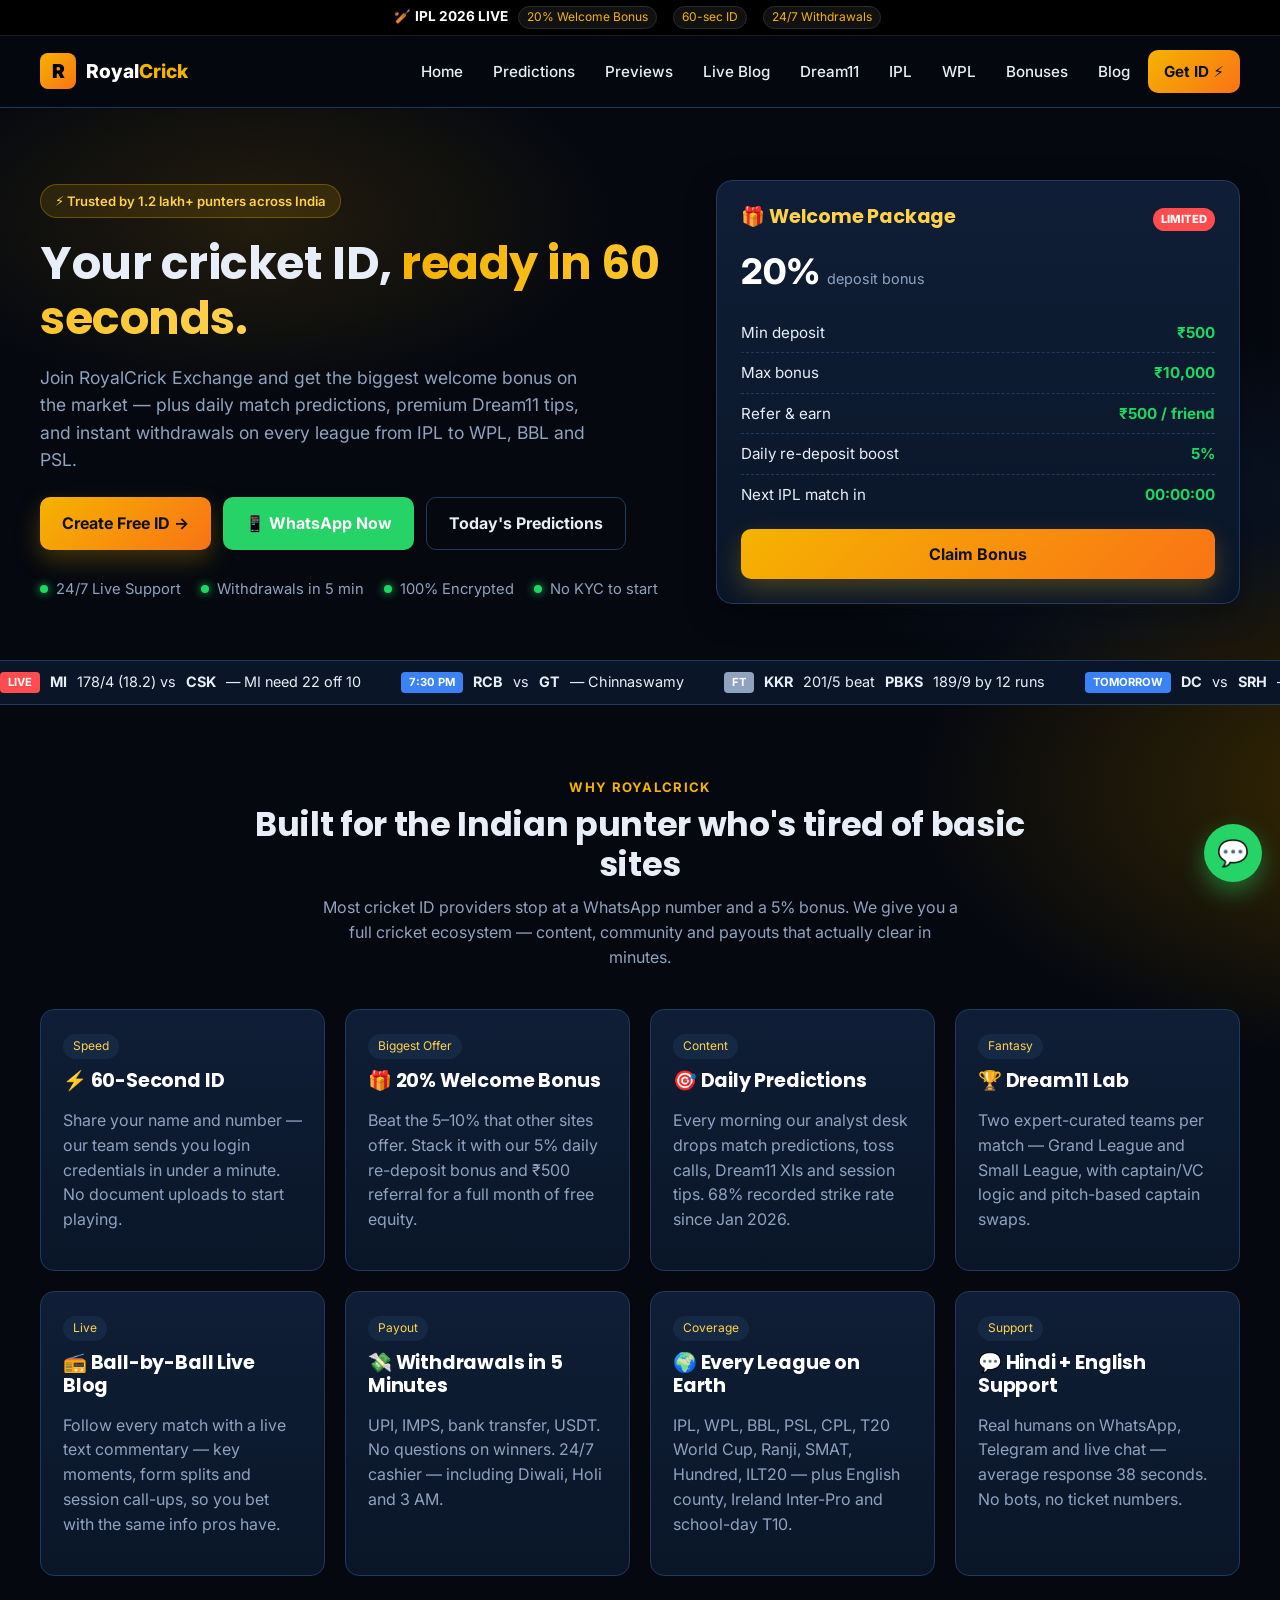
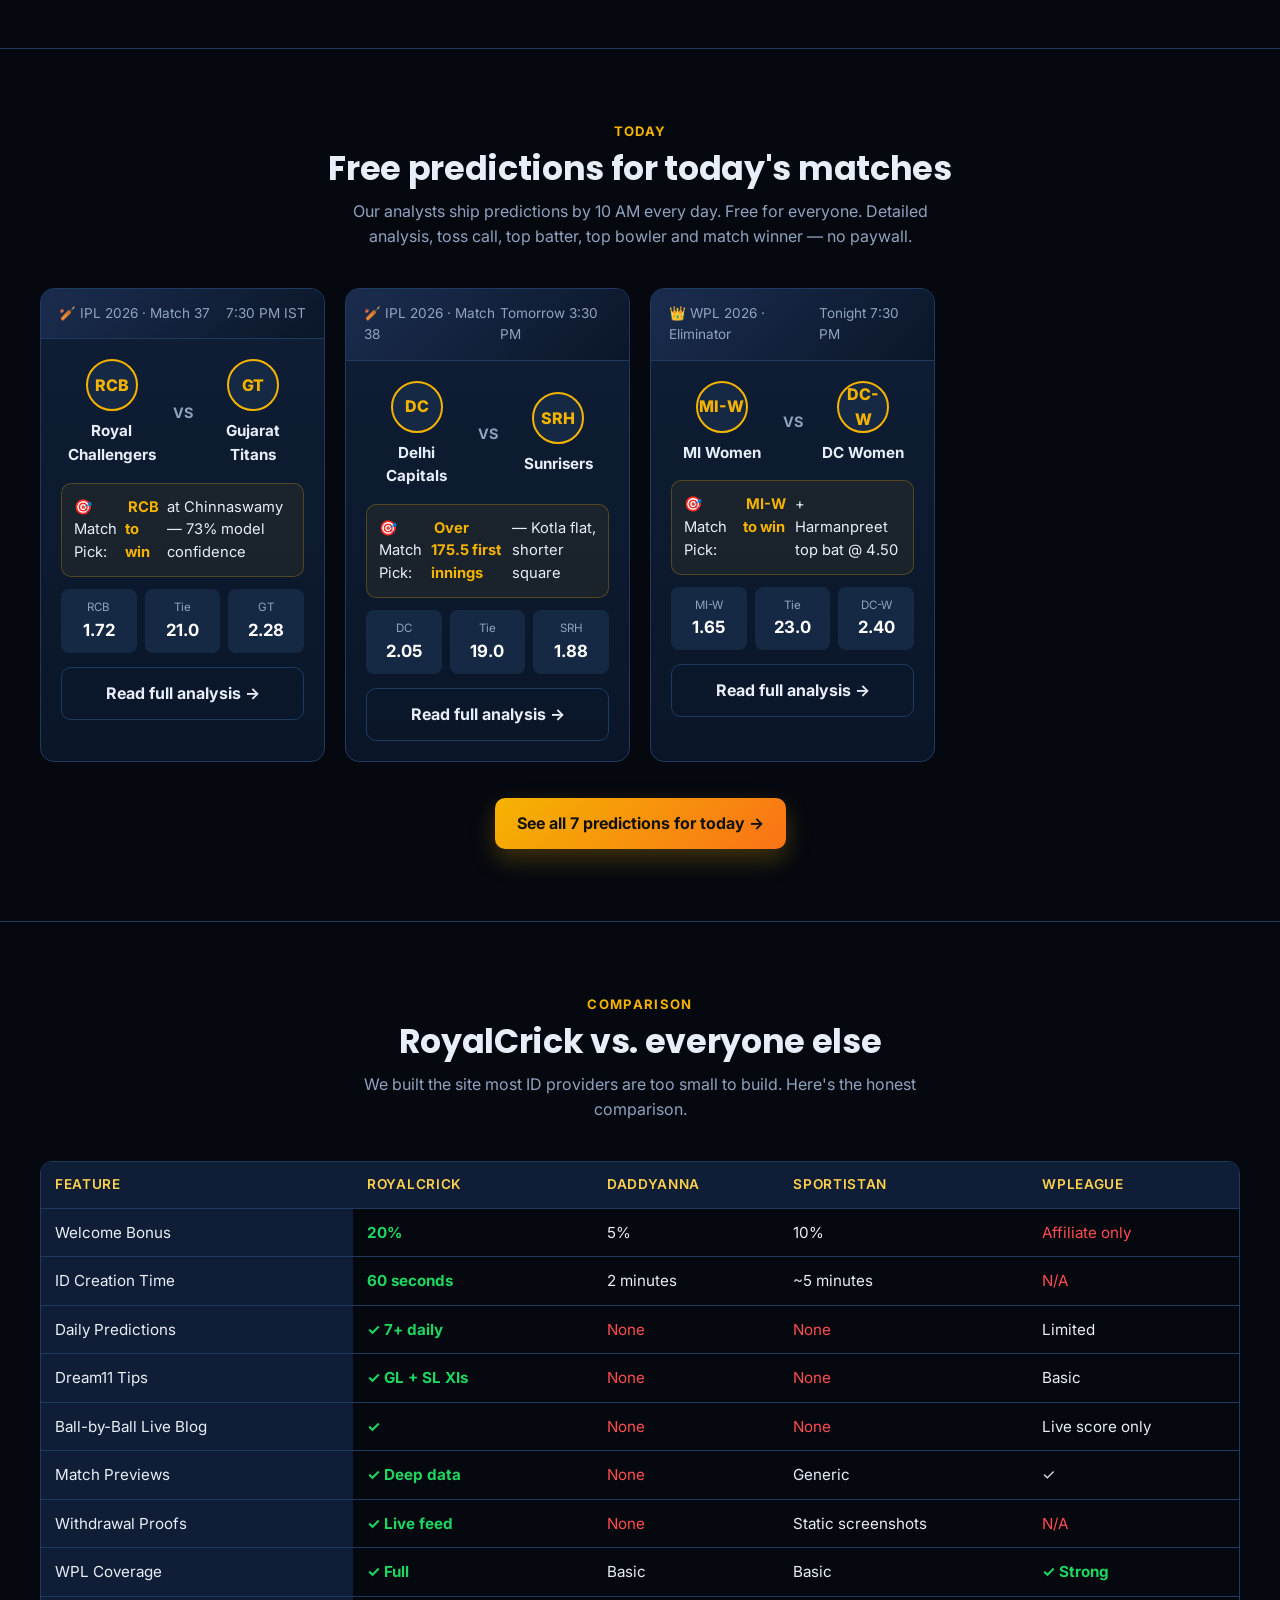
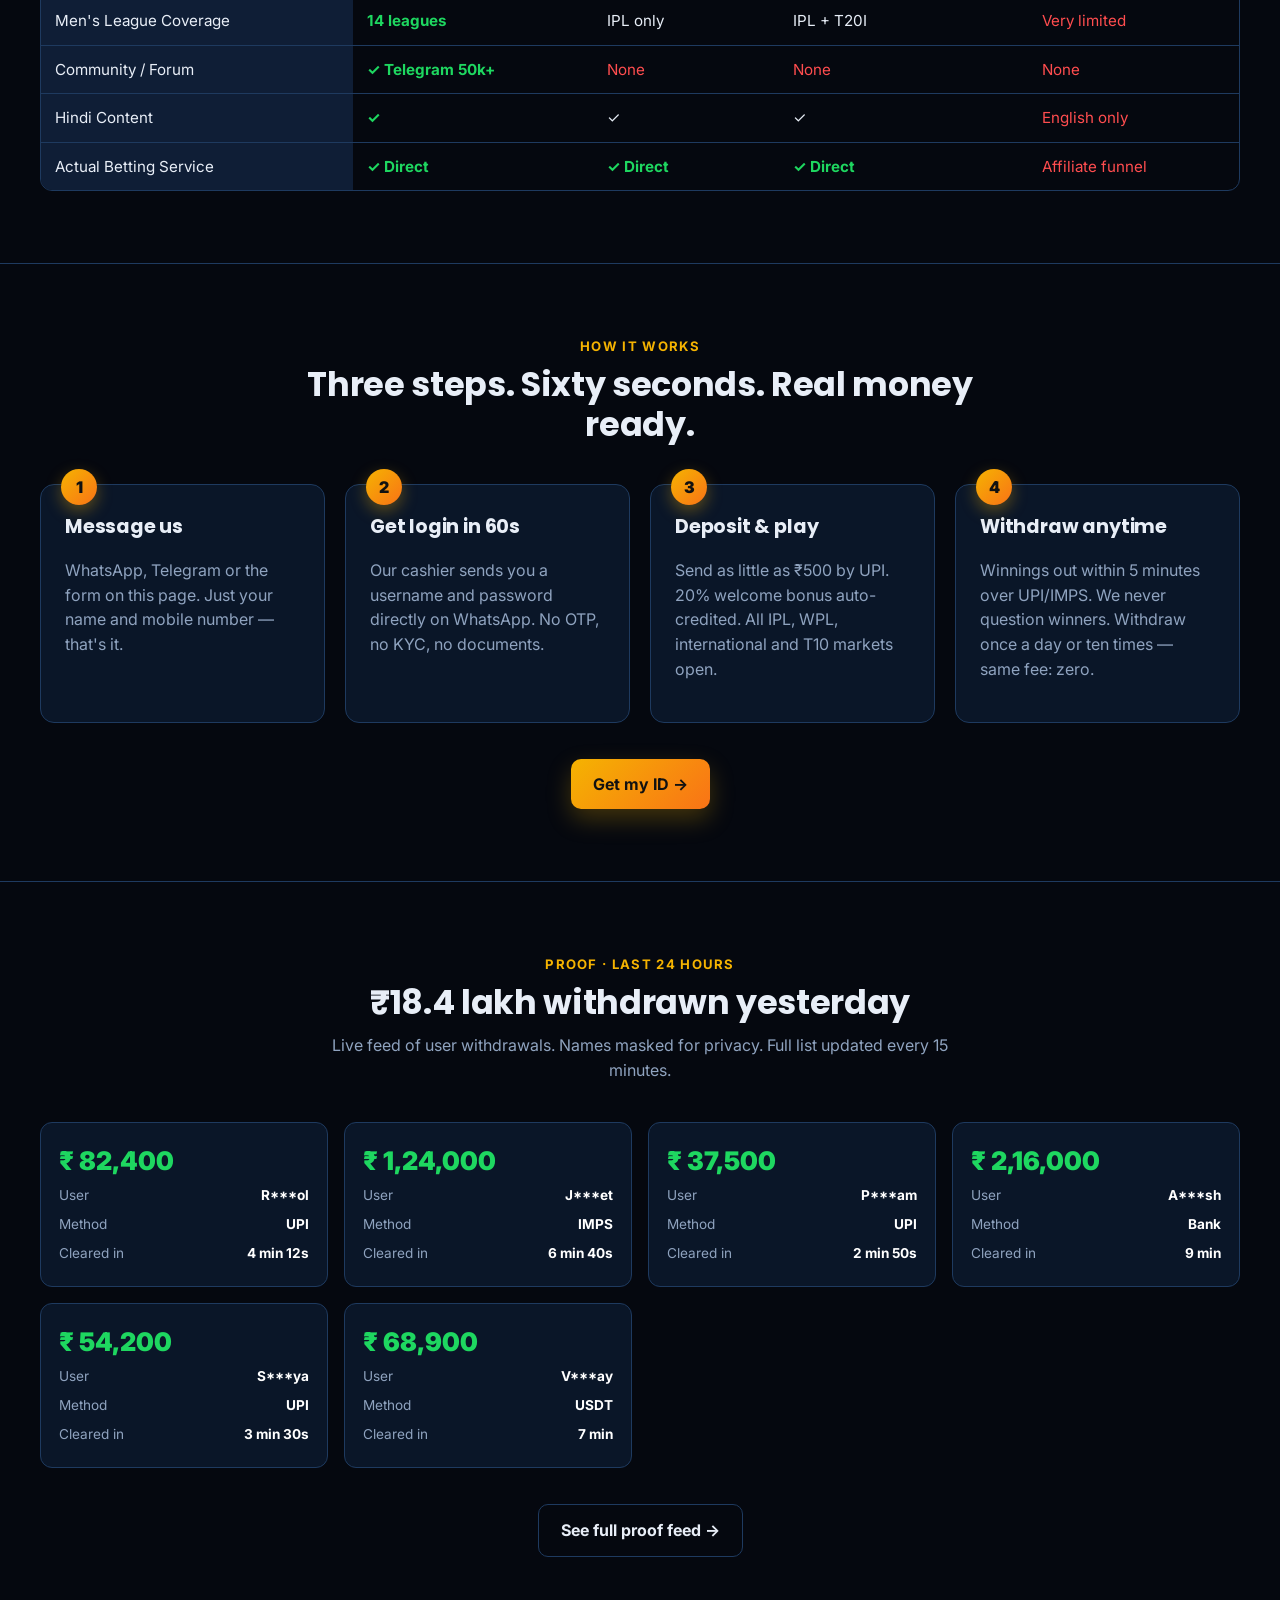
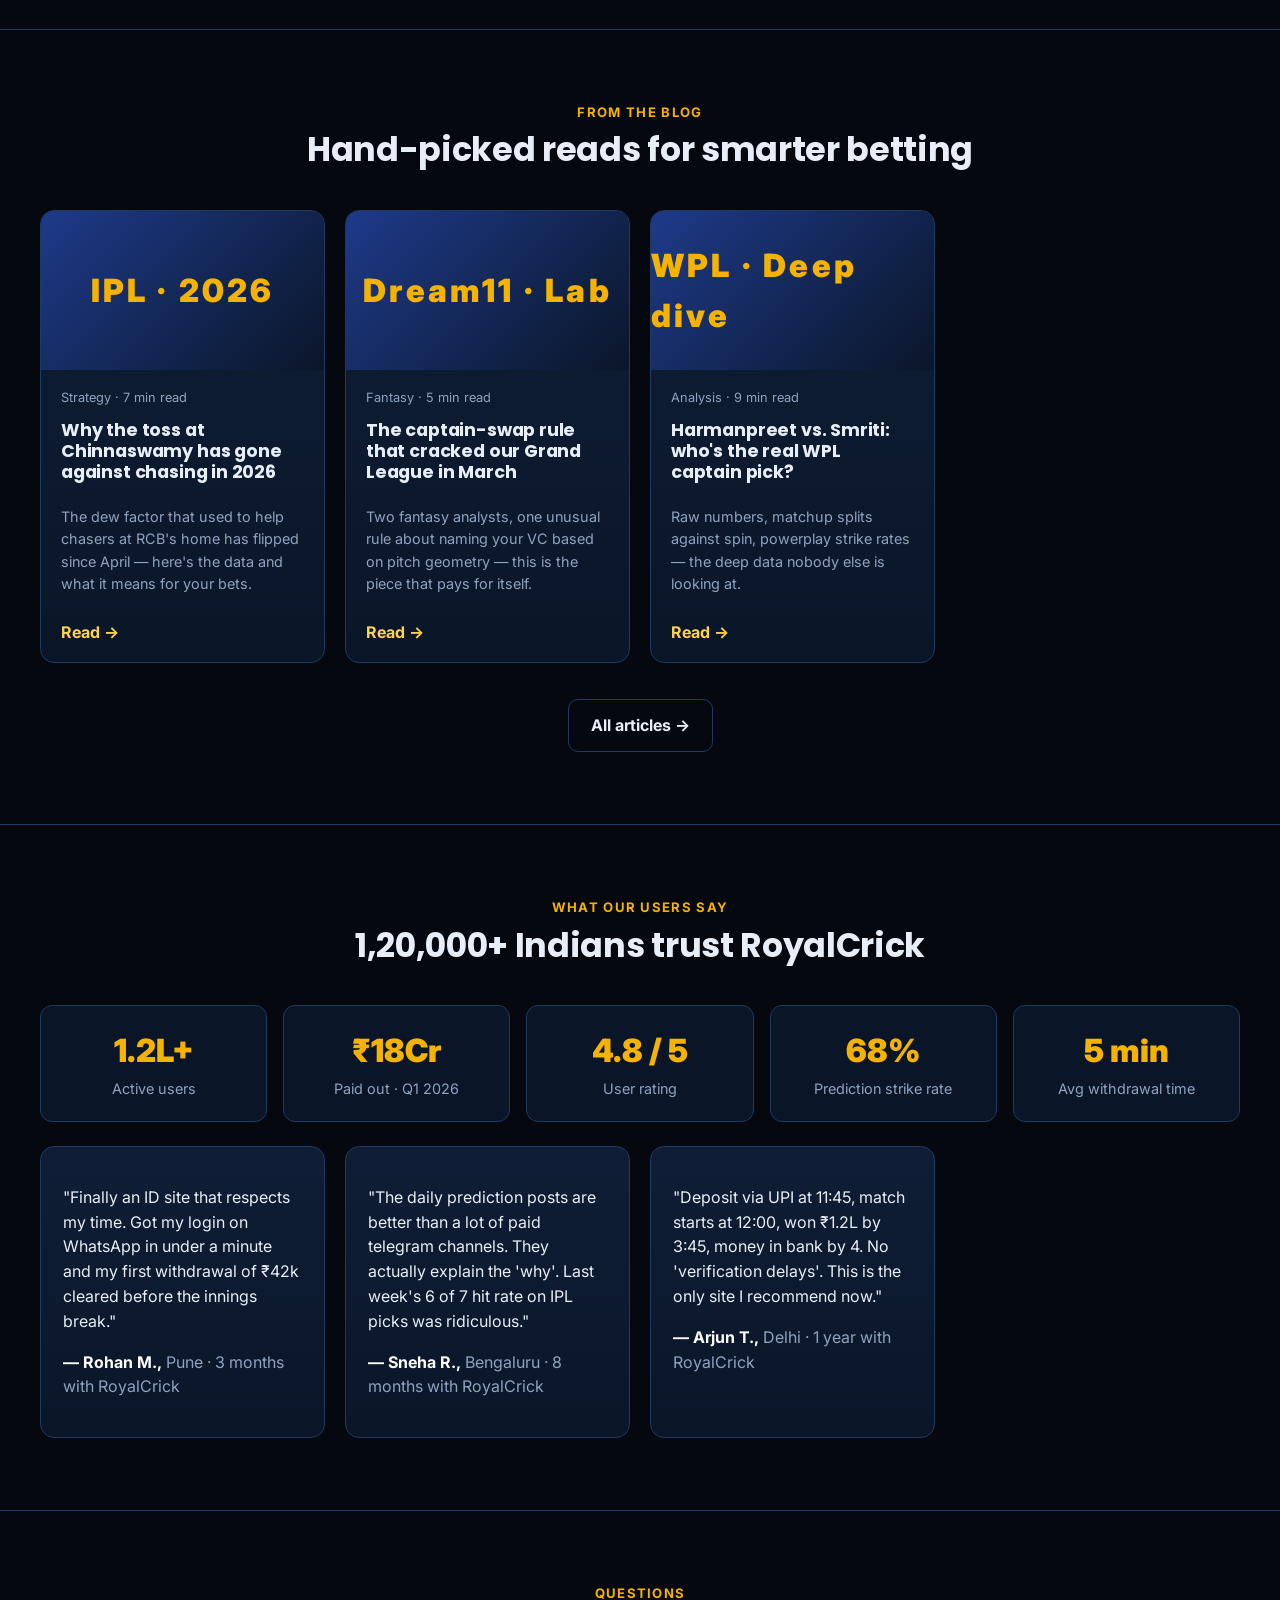
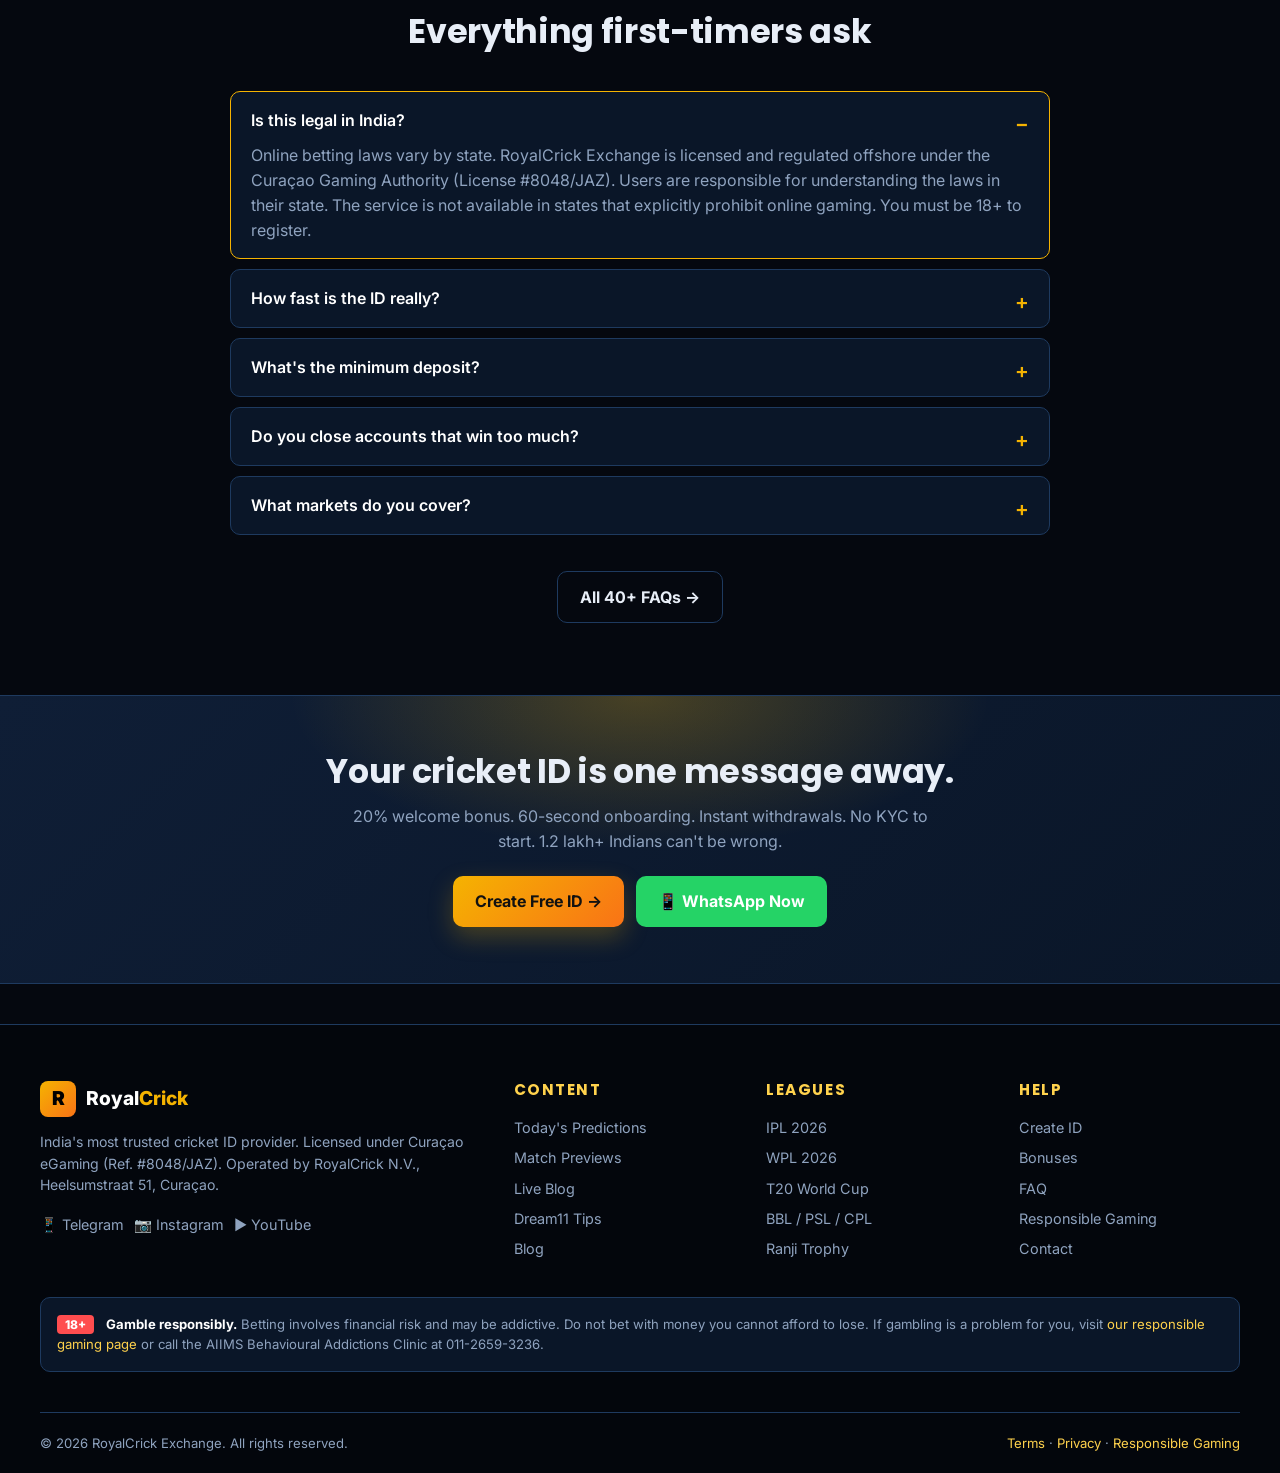
==== index.html @ 74785279 "wbsite-5" ====
<!DOCTYPE html>
<html lang="en">
<head>
<meta charset="UTF-8">
<meta name="viewport" content="width=device-width, initial-scale=1.0">
<title>RoyalCrick Exchange — Instant Cricket ID in 60 Seconds | 20% Welcome Bonus</title>
<meta name="description" content="Get an instant cricket betting ID in 60 seconds with a 20% welcome bonus, 24/7 withdrawals, daily predictions, Dream11 tips and live match blogs for IPL, WPL, T20 World Cup and all leagues.">
<link rel="stylesheet" href="css/style.css">
<link rel="preconnect" href="https://fonts.googleapis.com">
<link rel="preconnect" href="https://fonts.gstatic.com" crossorigin>
<link href="https://fonts.googleapis.com/css2?family=Inter:wght@400;500;600;700;800&family=Poppins:wght@600;700;800;900&display=swap" rel="stylesheet">
</head>
<body>

<!-- Top bar -->
<div class="topbar">
  🏏 <strong>IPL 2026 LIVE</strong> <span class="pill">20% Welcome Bonus</span> <span class="pill">60-sec ID</span> <span class="pill">24/7 Withdrawals</span>
</div>

<!-- Navigation -->
<nav class="nav">
  <div class="nav-inner">
    <a href="index.html" class="brand">
      <div class="logo">R</div>
      <span>Royal<em>Crick</em></span>
    </a>
    <button class="mobile-toggle" aria-label="Menu">☰</button>
    <div class="menu">
      <a href="index.html">Home</a>
      <a href="predictions.html">Predictions</a>
      <a href="match-preview.html">Previews</a>
      <a href="live-blog.html">Live Blog</a>
      <a href="dream11.html">Dream11</a>
      <a href="ipl.html">IPL</a>
      <a href="wpl.html">WPL</a>
      <a href="bonuses.html">Bonuses</a>
      <a href="blog.html">Blog</a>
      <a href="create-id.html" class="cta">Get ID ⚡</a>
    </div>
  </div>
</nav>

<!-- Hero -->
<header class="hero">
  <div class="container hero-grid">
    <div>
      <span style="display:inline-block;background:rgba(245,179,1,.12);border:1px solid rgba(245,179,1,.3);color:var(--gold-2);padding:6px 14px;border-radius:999px;font-size:.82rem;font-weight:600;margin-bottom:18px;">⚡ Trusted by 1.2 lakh+ punters across India</span>
      <h1>Your cricket ID, <span class="hl">ready in 60 seconds.</span></h1>
      <p class="lead">Join RoyalCrick Exchange and get the biggest welcome bonus on the market — plus daily match predictions, premium Dream11 tips, and instant withdrawals on every league from IPL to WPL, BBL and PSL.</p>
      <div class="hero-ctas">
        <a href="create-id.html" class="btn btn-primary">Create Free ID →</a>
        <a href="https://wa.me/919000000000?text=Hi%20I%20want%20a%20new%20cricket%20ID" class="btn btn-wa">📱 WhatsApp Now</a>
        <a href="predictions.html" class="btn btn-ghost">Today's Predictions</a>
      </div>
      <div class="trust-row">
        <div class="item"><span class="dot"></span> 24/7 Live Support</div>
        <div class="item"><span class="dot"></span> Withdrawals in 5 min</div>
        <div class="item"><span class="dot"></span> 100% Encrypted</div>
        <div class="item"><span class="dot"></span> No KYC to start</div>
      </div>
    </div>

    <aside class="hero-card">
      <div style="display:flex;justify-content:space-between;align-items:center;margin-bottom:10px;">
        <h3>🎁 Welcome Package</h3>
        <span style="background:var(--red);color:#fff;font-size:.7rem;padding:3px 8px;border-radius:999px;font-weight:800;">LIMITED</span>
      </div>
      <div class="fee">20% <small>deposit bonus</small></div>
      <ul>
        <li>Min deposit <b>₹500</b></li>
        <li>Max bonus <b>₹10,000</b></li>
        <li>Refer &amp; earn <b>₹500 / friend</b></li>
        <li>Daily re-deposit boost <b>5%</b></li>
        <li>Next IPL match in <b data-countdown="2026-04-25T19:30:00+05:30">--:--:--</b></li>
      </ul>
      <a href="bonuses.html" class="btn btn-primary" style="width:100%; justify-content:center;">Claim Bonus</a>
    </aside>
  </div>
</header>

<!-- Live score ticker -->
<div class="ticker-wrap">
  <div class="ticker">
    <div class="item"><span class="tag">LIVE</span> <b>MI</b> 178/4 (18.2) vs <b>CSK</b> — MI need 22 off 10</div>
    <div class="item"><span class="tag upcoming">7:30 PM</span> <b>RCB</b> vs <b>GT</b> — Chinnaswamy</div>
    <div class="item"><span class="tag over">FT</span> <b>KKR</b> 201/5 beat <b>PBKS</b> 189/9 by 12 runs</div>
    <div class="item"><span class="tag upcoming">Tomorrow</span> <b>DC</b> vs <b>SRH</b> — Arun Jaitley</div>
    <div class="item"><span class="tag">LIVE</span> <b>MI-W</b> 142/3 (16.0) vs <b>DC-W</b></div>
    <div class="item"><span class="tag upcoming">Apr 26</span> <b>RR</b> vs <b>LSG</b> — Jaipur</div>
  </div>
</div>

<!-- Why us -->
<section>
  <div class="container">
    <div class="section-head">
      <div class="eyebrow">Why RoyalCrick</div>
      <h2>Built for the Indian punter who's tired of basic sites</h2>
      <p>Most cricket ID providers stop at a WhatsApp number and a 5% bonus. We give you a full cricket ecosystem — content, community and payouts that actually clear in minutes.</p>
    </div>

    <div class="card-grid">
      <div class="card"><span class="tag-sm">Speed</span><h3>⚡ 60-Second ID</h3><p class="muted">Share your name and number — our team sends you login credentials in under a minute. No document uploads to start playing.</p></div>
      <div class="card"><span class="tag-sm">Biggest Offer</span><h3>🎁 20% Welcome Bonus</h3><p class="muted">Beat the 5–10% that other sites offer. Stack it with our 5% daily re-deposit bonus and ₹500 referral for a full month of free equity.</p></div>
      <div class="card"><span class="tag-sm">Content</span><h3>🎯 Daily Predictions</h3><p class="muted">Every morning our analyst desk drops match predictions, toss calls, Dream11 XIs and session tips. 68% recorded strike rate since Jan 2026.</p></div>
      <div class="card"><span class="tag-sm">Fantasy</span><h3>🏆 Dream11 Lab</h3><p class="muted">Two expert-curated teams per match — Grand League and Small League, with captain/VC logic and pitch-based captain swaps.</p></div>
      <div class="card"><span class="tag-sm">Live</span><h3>📻 Ball-by-Ball Live Blog</h3><p class="muted">Follow every match with a live text commentary — key moments, form splits and session call-ups, so you bet with the same info pros have.</p></div>
      <div class="card"><span class="tag-sm">Payout</span><h3>💸 Withdrawals in 5 Minutes</h3><p class="muted">UPI, IMPS, bank transfer, USDT. No questions on winners. 24/7 cashier — including Diwali, Holi and 3 AM.</p></div>
      <div class="card"><span class="tag-sm">Coverage</span><h3>🌍 Every League on Earth</h3><p class="muted">IPL, WPL, BBL, PSL, CPL, T20 World Cup, Ranji, SMAT, Hundred, ILT20 — plus English county, Ireland Inter-Pro and school-day T10.</p></div>
      <div class="card"><span class="tag-sm">Support</span><h3>💬 Hindi + English Support</h3><p class="muted">Real humans on WhatsApp, Telegram and live chat — average response 38 seconds. No bots, no ticket numbers.</p></div>
    </div>
  </div>
</section>

<!-- Today's predictions -->
<section style="background:var(--bg-0);border-top:1px solid var(--line);border-bottom:1px solid var(--line);">
  <div class="container">
    <div class="section-head">
      <div class="eyebrow">Today</div>
      <h2>Free predictions for today's matches</h2>
      <p>Our analysts ship predictions by 10 AM every day. Free for everyone. Detailed analysis, toss call, top batter, top bowler and match winner — no paywall.</p>
    </div>

    <div class="card-grid">

      <article class="pred-card">
        <div class="banner"><span>🏏 IPL 2026 · Match 37</span><span>7:30 PM IST</span></div>
        <div class="body">
          <div class="teams">
            <div class="team"><div class="crest">RCB</div><b>Royal Challengers</b></div>
            <div class="vs">VS</div>
            <div class="team"><div class="crest">GT</div><b>Gujarat Titans</b></div>
          </div>
          <div class="pick-row">🎯 Match Pick: <b>&nbsp;RCB to win</b> at Chinnaswamy — 73% model confidence</div>
          <div class="odds-row">
            <div class="odds"><span>RCB</span><b>1.72</b></div>
            <div class="odds"><span>Tie</span><b>21.0</b></div>
            <div class="odds"><span>GT</span><b>2.28</b></div>
          </div>
          <a href="predictions.html" class="btn btn-ghost" style="width:100%;justify-content:center;margin-top:14px;">Read full analysis →</a>
        </div>
      </article>

      <article class="pred-card">
        <div class="banner"><span>🏏 IPL 2026 · Match 38</span><span>Tomorrow 3:30 PM</span></div>
        <div class="body">
          <div class="teams">
            <div class="team"><div class="crest">DC</div><b>Delhi Capitals</b></div>
            <div class="vs">VS</div>
            <div class="team"><div class="crest">SRH</div><b>Sunrisers</b></div>
          </div>
          <div class="pick-row">🎯 Match Pick: <b>&nbsp;Over 175.5 first innings</b> — Kotla flat, shorter square</div>
          <div class="odds-row">
            <div class="odds"><span>DC</span><b>2.05</b></div>
            <div class="odds"><span>Tie</span><b>19.0</b></div>
            <div class="odds"><span>SRH</span><b>1.88</b></div>
          </div>
          <a href="predictions.html" class="btn btn-ghost" style="width:100%;justify-content:center;margin-top:14px;">Read full analysis →</a>
        </div>
      </article>

      <article class="pred-card">
        <div class="banner"><span>👑 WPL 2026 · Eliminator</span><span>Tonight 7:30 PM</span></div>
        <div class="body">
          <div class="teams">
            <div class="team"><div class="crest">MI-W</div><b>MI Women</b></div>
            <div class="vs">VS</div>
            <div class="team"><div class="crest">DC-W</div><b>DC Women</b></div>
          </div>
          <div class="pick-row">🎯 Match Pick: <b>&nbsp;MI-W to win</b> + Harmanpreet top bat @ 4.50</div>
          <div class="odds-row">
            <div class="odds"><span>MI-W</span><b>1.65</b></div>
            <div class="odds"><span>Tie</span><b>23.0</b></div>
            <div class="odds"><span>DC-W</span><b>2.40</b></div>
          </div>
          <a href="predictions.html" class="btn btn-ghost" style="width:100%;justify-content:center;margin-top:14px;">Read full analysis →</a>
        </div>
      </article>

    </div>

    <div class="center mt-3">
      <a href="predictions.html" class="btn btn-primary">See all 7 predictions for today →</a>
    </div>
  </div>
</section>

<!-- Compared with competitors -->
<section>
  <div class="container">
    <div class="section-head">
      <div class="eyebrow">Comparison</div>
      <h2>RoyalCrick vs. everyone else</h2>
      <p>We built the site most ID providers are too small to build. Here's the honest comparison.</p>
    </div>

    <div class="table-wrap">
      <table class="compare">
        <thead>
          <tr><th>Feature</th><th>RoyalCrick</th><th>Daddyanna</th><th>Sportistan</th><th>WPLeague</th></tr>
        </thead>
        <tbody>
          <tr><td>Welcome Bonus</td><td class="check">20%</td><td>5%</td><td>10%</td><td class="x">Affiliate only</td></tr>
          <tr><td>ID Creation Time</td><td class="check">60 seconds</td><td>2 minutes</td><td>~5 minutes</td><td class="x">N/A</td></tr>
          <tr><td>Daily Predictions</td><td class="check">✓ 7+ daily</td><td class="x">None</td><td class="x">None</td><td>Limited</td></tr>
          <tr><td>Dream11 Tips</td><td class="check">✓ GL + SL XIs</td><td class="x">None</td><td class="x">None</td><td>Basic</td></tr>
          <tr><td>Ball-by-Ball Live Blog</td><td class="check">✓</td><td class="x">None</td><td class="x">None</td><td>Live score only</td></tr>
          <tr><td>Match Previews</td><td class="check">✓ Deep data</td><td class="x">None</td><td>Generic</td><td>✓</td></tr>
          <tr><td>Withdrawal Proofs</td><td class="check">✓ Live feed</td><td class="x">None</td><td>Static screenshots</td><td class="x">N/A</td></tr>
          <tr><td>WPL Coverage</td><td class="check">✓ Full</td><td>Basic</td><td>Basic</td><td class="check">✓ Strong</td></tr>
          <tr><td>Men's League Coverage</td><td class="check">14 leagues</td><td>IPL only</td><td>IPL + T20I</td><td class="x">Very limited</td></tr>
          <tr><td>Community / Forum</td><td class="check">✓ Telegram 50k+</td><td class="x">None</td><td class="x">None</td><td class="x">None</td></tr>
          <tr><td>Hindi Content</td><td class="check">✓</td><td>✓</td><td>✓</td><td class="x">English only</td></tr>
          <tr><td>Actual Betting Service</td><td class="check">✓ Direct</td><td class="check">✓ Direct</td><td class="check">✓ Direct</td><td class="x">Affiliate funnel</td></tr>
        </tbody>
      </table>
    </div>
  </div>
</section>

<!-- 3 step ID creation -->
<section style="background:var(--bg-0);border-top:1px solid var(--line);border-bottom:1px solid var(--line);">
  <div class="container">
    <div class="section-head">
      <div class="eyebrow">How it works</div>
      <h2>Three steps. Sixty seconds. Real money ready.</h2>
    </div>

    <div class="steps" style="margin-top:40px;">
      <div class="step">
        <h3>Message us</h3>
        <p class="muted">WhatsApp, Telegram or the form on this page. Just your name and mobile number — that's it.</p>
      </div>
      <div class="step">
        <h3>Get login in 60s</h3>
        <p class="muted">Our cashier sends you a username and password directly on WhatsApp. No OTP, no KYC, no documents.</p>
      </div>
      <div class="step">
        <h3>Deposit &amp; play</h3>
        <p class="muted">Send as little as ₹500 by UPI. 20% welcome bonus auto-credited. All IPL, WPL, international and T10 markets open.</p>
      </div>
      <div class="step">
        <h3>Withdraw anytime</h3>
        <p class="muted">Winnings out within 5 minutes over UPI/IMPS. We never question winners. Withdraw once a day or ten times — same fee: zero.</p>
      </div>
    </div>

    <div class="center mt-3">
      <a href="create-id.html" class="btn btn-primary">Get my ID →</a>
    </div>
  </div>
</section>

<!-- Withdrawal proofs -->
<section>
  <div class="container">
    <div class="section-head">
      <div class="eyebrow">Proof · last 24 hours</div>
      <h2>₹18.4 lakh withdrawn yesterday</h2>
      <p>Live feed of user withdrawals. Names masked for privacy. Full list updated every 15 minutes.</p>
    </div>

    <div class="proof-grid">
      <div class="proof"><div class="amt">₹ 82,400</div><div class="row"><span>User</span><b>R***ol</b></div><div class="row"><span>Method</span><b>UPI</b></div><div class="row"><span>Cleared in</span><b>4 min 12s</b></div></div>
      <div class="proof"><div class="amt">₹ 1,24,000</div><div class="row"><span>User</span><b>J***et</b></div><div class="row"><span>Method</span><b>IMPS</b></div><div class="row"><span>Cleared in</span><b>6 min 40s</b></div></div>
      <div class="proof"><div class="amt">₹ 37,500</div><div class="row"><span>User</span><b>P***am</b></div><div class="row"><span>Method</span><b>UPI</b></div><div class="row"><span>Cleared in</span><b>2 min 50s</b></div></div>
      <div class="proof"><div class="amt">₹ 2,16,000</div><div class="row"><span>User</span><b>A***sh</b></div><div class="row"><span>Method</span><b>Bank</b></div><div class="row"><span>Cleared in</span><b>9 min</b></div></div>
      <div class="proof"><div class="amt">₹ 54,200</div><div class="row"><span>User</span><b>S***ya</b></div><div class="row"><span>Method</span><b>UPI</b></div><div class="row"><span>Cleared in</span><b>3 min 30s</b></div></div>
      <div class="proof"><div class="amt">₹ 68,900</div><div class="row"><span>User</span><b>V***ay</b></div><div class="row"><span>Method</span><b>USDT</b></div><div class="row"><span>Cleared in</span><b>7 min</b></div></div>
    </div>

    <div class="center mt-3">
      <a href="withdrawal-proofs.html" class="btn btn-ghost">See full proof feed →</a>
    </div>
  </div>
</section>

<!-- Featured blog posts -->
<section style="background:var(--bg-0);border-top:1px solid var(--line);border-bottom:1px solid var(--line);">
  <div class="container">
    <div class="section-head">
      <div class="eyebrow">From the blog</div>
      <h2>Hand-picked reads for smarter betting</h2>
    </div>

    <div class="card-grid">
      <article class="post">
        <div class="thumb">IPL · 2026</div>
        <div class="body">
          <div class="meta">Strategy · 7 min read</div>
          <h3>Why the toss at Chinnaswamy has gone against chasing in 2026</h3>
          <p>The dew factor that used to help chasers at RCB's home has flipped since April — here's the data and what it means for your bets.</p>
          <a href="blog.html" class="read">Read →</a>
        </div>
      </article>
      <article class="post">
        <div class="thumb">Dream11 · Lab</div>
        <div class="body">
          <div class="meta">Fantasy · 5 min read</div>
          <h3>The captain-swap rule that cracked our Grand League in March</h3>
          <p>Two fantasy analysts, one unusual rule about naming your VC based on pitch geometry — this is the piece that pays for itself.</p>
          <a href="blog.html" class="read">Read →</a>
        </div>
      </article>
      <article class="post">
        <div class="thumb">WPL · Deep dive</div>
        <div class="body">
          <div class="meta">Analysis · 9 min read</div>
          <h3>Harmanpreet vs. Smriti: who's the real WPL captain pick?</h3>
          <p>Raw numbers, matchup splits against spin, powerplay strike rates — the deep data nobody else is looking at.</p>
          <a href="blog.html" class="read">Read →</a>
        </div>
      </article>
    </div>
    <div class="center mt-3"><a href="blog.html" class="btn btn-ghost">All articles →</a></div>
  </div>
</section>

<!-- Testimonials -->
<section>
  <div class="container">
    <div class="section-head">
      <div class="eyebrow">What our users say</div>
      <h2>1,20,000+ Indians trust RoyalCrick</h2>
    </div>

    <div class="stats-row mb-2">
      <div class="stat"><b>1.2L+</b><span>Active users</span></div>
      <div class="stat"><b>₹18Cr</b><span>Paid out · Q1 2026</span></div>
      <div class="stat"><b>4.8 / 5</b><span>User rating</span></div>
      <div class="stat"><b>68%</b><span>Prediction strike rate</span></div>
      <div class="stat"><b>5 min</b><span>Avg withdrawal time</span></div>
    </div>

    <div class="card-grid">
      <div class="card">
        <p>"Finally an ID site that respects my time. Got my login on WhatsApp in under a minute and my first withdrawal of ₹42k cleared before the innings break."</p>
        <p class="muted"><b style="color:#fff;">— Rohan M.,</b> Pune · 3 months with RoyalCrick</p>
      </div>
      <div class="card">
        <p>"The daily prediction posts are better than a lot of paid telegram channels. They actually explain the 'why'. Last week's 6 of 7 hit rate on IPL picks was ridiculous."</p>
        <p class="muted"><b style="color:#fff;">— Sneha R.,</b> Bengaluru · 8 months with RoyalCrick</p>
      </div>
      <div class="card">
        <p>"Deposit via UPI at 11:45, match starts at 12:00, won ₹1.2L by 3:45, money in bank by 4. No 'verification delays'. This is the only site I recommend now."</p>
        <p class="muted"><b style="color:#fff;">— Arjun T.,</b> Delhi · 1 year with RoyalCrick</p>
      </div>
    </div>
  </div>
</section>

<!-- FAQ preview -->
<section style="background:var(--bg-0);border-top:1px solid var(--line);">
  <div class="container">
    <div class="section-head">
      <div class="eyebrow">Questions</div>
      <h2>Everything first-timers ask</h2>
    </div>

    <div class="faq">
      <details open><summary>Is this legal in India?</summary>
        <p>Online betting laws vary by state. RoyalCrick Exchange is licensed and regulated offshore under the Curaçao Gaming Authority (License #8048/JAZ). Users are responsible for understanding the laws in their state. The service is not available in states that explicitly prohibit online gaming. You must be 18+ to register.</p>
      </details>
      <details><summary>How fast is the ID really?</summary>
        <p>60 seconds is the median. Our average over last 30 days is 54 seconds from WhatsApp message to working login. Deposits clear in 1–2 minutes, withdrawals in 5 minutes.</p>
      </details>
      <details><summary>What's the minimum deposit?</summary>
        <p>₹500. You'll get ₹100 extra credited instantly as part of the 20% welcome bonus, plus the 5% daily re-deposit boost any time you top up again.</p>
      </details>
      <details><summary>Do you close accounts that win too much?</summary>
        <p>No. We run on a commission model — the more you win, the healthier our business. Our largest single withdrawal in March 2026 was ₹17.4 lakhs to a single user, paid in 11 minutes.</p>
      </details>
      <details><summary>What markets do you cover?</summary>
        <p>Match winner, toss, session (10-over &amp; 20-over totals), top batsman, top bowler, method of dismissal, over/under, lunch favourite, player performance (sixes, fours, wickets), fall of wicket, plus all Fancy and Bookmaker markets. Every league — IPL, WPL, T20I, ODI, Test, BBL, PSL, CPL, The Hundred, ILT20, SA20, Ranji, SMAT, County, U-19.</p>
      </details>
    </div>
    <div class="center mt-3"><a href="faq.html" class="btn btn-ghost">All 40+ FAQs →</a></div>
  </div>
</section>

<!-- CTA Band -->
<section class="cta-band">
  <div class="container">
    <h2>Your cricket ID is one message away.</h2>
    <p>20% welcome bonus. 60-second onboarding. Instant withdrawals. No KYC to start. 1.2 lakh+ Indians can't be wrong.</p>
    <div class="hero-ctas center" style="justify-content:center;">
      <a href="create-id.html" class="btn btn-primary">Create Free ID →</a>
      <a href="https://wa.me/919000000000" class="btn btn-wa">📱 WhatsApp Now</a>
    </div>
  </div>
</section>

<!-- Footer -->
<footer>
  <div class="container">
    <div class="footer-grid">
      <div>
        <div class="brand" style="color:#fff;margin-bottom:14px;">
          <div class="logo">R</div><span>Royal<em>Crick</em></span>
        </div>
        <p class="muted" style="font-size:.88rem;">India's most trusted cricket ID provider. Licensed under Curaçao eGaming (Ref. #8048/JAZ). Operated by RoyalCrick N.V., Heelsumstraat 51, Curaçao.</p>
        <div style="display:flex;gap:10px;margin-top:14px;">
          <a href="#">📱 Telegram</a>
          <a href="#">📷 Instagram</a>
          <a href="#">▶ YouTube</a>
        </div>
      </div>
      <div>
        <h4>Content</h4>
        <a href="predictions.html">Today's Predictions</a>
        <a href="match-preview.html">Match Previews</a>
        <a href="live-blog.html">Live Blog</a>
        <a href="dream11.html">Dream11 Tips</a>
        <a href="blog.html">Blog</a>
      </div>
      <div>
        <h4>Leagues</h4>
        <a href="ipl.html">IPL 2026</a>
        <a href="wpl.html">WPL 2026</a>
        <a href="#">T20 World Cup</a>
        <a href="#">BBL / PSL / CPL</a>
        <a href="#">Ranji Trophy</a>
      </div>
      <div>
        <h4>Help</h4>
        <a href="create-id.html">Create ID</a>
        <a href="bonuses.html">Bonuses</a>
        <a href="faq.html">FAQ</a>
        <a href="responsible-gaming.html">Responsible Gaming</a>
        <a href="contact.html">Contact</a>
      </div>
    </div>

    <div style="margin-top:32px;padding:16px;border:1px solid var(--line);border-radius:10px;background:var(--bg-1);font-size:.82rem;color:var(--muted);">
      <span class="age-warn">18+</span> &nbsp; <b style="color:#fff;">Gamble responsibly.</b> Betting involves financial risk and may be addictive. Do not bet with money you cannot afford to lose. If gambling is a problem for you, visit <a href="responsible-gaming.html">our responsible gaming page</a> or call the AIIMS Behavioural Addictions Clinic at 011-2659-3236.
    </div>

    <div class="footer-bottom">
      <div>© 2026 RoyalCrick Exchange. All rights reserved.</div>
      <div>
        <a href="#">Terms</a> · <a href="#">Privacy</a> · <a href="responsible-gaming.html">Responsible Gaming</a>
      </div>
    </div>
  </div>
</footer>

<a href="https://wa.me/919000000000" class="wa-float" title="Chat on WhatsApp">💬</a>
<script src="js/main.js"></script>
</body>
</html>
---- css/style.css ----
/* =========================================================
   RoyalCrick Exchange - Master Stylesheet
   Premium cricket betting ID provider theme
   ========================================================= */

:root {
  --bg-0: #05080f;
  --bg-1: #0a1628;
  --bg-2: #0f1e36;
  --bg-3: #162944;
  --line: #1e3a5f;
  --text: #e8eef7;
  --muted: #8fa3bf;
  --gold: #f5b301;
  --gold-2: #ffd24d;
  --green: #1ed760;
  --red: #ff4d4f;
  --blue: #3b82f6;
  --radius: 12px;
  --shadow: 0 10px 30px rgba(0,0,0,.35);
  --max: 1240px;
}

* { box-sizing: border-box; }
html, body { margin: 0; padding: 0; }
body {
  font-family: "Inter", "Segoe UI", Roboto, system-ui, -apple-system, sans-serif;
  background: radial-gradient(1200px 600px at 10% -10%, #12305c 0%, transparent 60%),
              radial-gradient(900px 500px at 110% 10%, #3a2a00 0%, transparent 55%),
              var(--bg-0);
  color: var(--text);
  line-height: 1.55;
  min-height: 100vh;
  -webkit-font-smoothing: antialiased;
}
a { color: var(--gold-2); text-decoration: none; }
a:hover { color: var(--gold); }
img { max-width: 100%; display: block; }
h1,h2,h3,h4 { font-family: "Poppins","Inter",sans-serif; letter-spacing: -.01em; line-height: 1.2; }
h1 { font-size: clamp(1.9rem, 3.6vw, 3rem); }
h2 { font-size: clamp(1.5rem, 2.6vw, 2.1rem); margin-top: 0; }
h3 { font-size: 1.2rem; }
p { color: var(--text); }
.muted { color: var(--muted); }

.container { max-width: var(--max); margin: 0 auto; padding: 0 20px; }

/* ============ Top Bar ============ */
.topbar {
  background: #000;
  color: #ffd24d;
  font-size: .85rem;
  padding: 6px 0;
  text-align: center;
  border-bottom: 1px solid #1b1b1b;
}
.topbar strong { color: #fff; }
.topbar .pill {
  display: inline-block;
  background: #111;
  color: var(--gold);
  border: 1px solid #2a2a2a;
  padding: 1px 8px;
  border-radius: 999px;
  margin: 0 6px;
  font-size: .75rem;
}

/* ============ Navigation ============ */
.nav {
  position: sticky; top: 0; z-index: 50;
  background: rgba(5,8,15,.88);
  backdrop-filter: blur(10px);
  border-bottom: 1px solid var(--line);
}
.nav-inner {
  display: flex; align-items: center; justify-content: space-between;
  padding: 14px 20px; max-width: var(--max); margin: 0 auto;
}
.brand { display: flex; align-items: center; gap: 10px; font-weight: 800; font-size: 1.2rem; color: #fff; }
.brand .logo {
  width: 36px; height: 36px; border-radius: 8px;
  background: linear-gradient(135deg, var(--gold), #f97316);
  display:flex; align-items:center; justify-content:center;
  font-weight: 900; color: #000;
}
.brand span em { color: var(--gold); font-style: normal; }
.menu { display: flex; gap: 6px; align-items: center; flex-wrap: wrap; }
.menu a {
  color: var(--text); padding: 8px 12px; border-radius: 8px; font-weight: 500; font-size: .95rem;
}
.menu a:hover { background: var(--bg-2); color: var(--gold-2); }
.menu .cta {
  background: linear-gradient(135deg, var(--gold), #f97316);
  color: #111; font-weight: 700; padding: 10px 16px; border-radius: 10px;
}
.menu .cta:hover { filter: brightness(1.08); color: #000; }
.mobile-toggle { display: none; background: none; border: 0; color: #fff; font-size: 1.6rem; cursor: pointer; }

@media (max-width: 960px) {
  .menu { display: none; position: absolute; top: 64px; left: 0; right: 0; flex-direction: column; background: var(--bg-1); padding: 12px; border-bottom: 1px solid var(--line); }
  .menu.open { display: flex; }
  .mobile-toggle { display: block; }
}

/* ============ Hero ============ */
.hero {
  padding: 72px 0 56px;
  background:
    radial-gradient(600px 300px at 20% 20%, rgba(245,179,1,.12) 0%, transparent 60%),
    radial-gradient(500px 280px at 85% 70%, rgba(59,130,246,.15) 0%, transparent 65%);
}
.hero-grid { display: grid; grid-template-columns: 1.2fr 1fr; gap: 48px; align-items: center; }
.hero h1 { margin: 0 0 12px; }
.hero h1 .hl { background: linear-gradient(90deg, var(--gold), #ffd24d); -webkit-background-clip: text; background-clip: text; color: transparent; }
.hero p.lead { font-size: 1.1rem; color: var(--muted); margin-bottom: 24px; max-width: 560px; }
.hero-ctas { display: flex; gap: 12px; flex-wrap: wrap; }
.btn {
  display: inline-flex; align-items: center; gap: 8px;
  padding: 13px 22px; border-radius: 10px; font-weight: 700; font-size: 1rem;
  border: 0; cursor: pointer; transition: all .15s ease;
}
.btn-primary {
  background: linear-gradient(135deg, var(--gold), #f97316); color: #111;
  box-shadow: 0 10px 24px rgba(245,179,1,.25);
}
.btn-primary:hover { transform: translateY(-1px); filter: brightness(1.05); }
.btn-ghost { background: transparent; color: var(--text); border: 1px solid var(--line); }
.btn-ghost:hover { border-color: var(--gold); color: var(--gold-2); }
.btn-wa { background: #25d366; color: #fff; }
.btn-wa:hover { background: #1fbb58; color: #fff; }
.trust-row { display: flex; gap: 20px; margin-top: 28px; flex-wrap: wrap; }
.trust-row .item { display: flex; gap: 8px; align-items: center; color: var(--muted); font-size: .92rem; }
.trust-row .item .dot { width: 8px; height: 8px; border-radius: 50%; background: var(--green); box-shadow: 0 0 10px var(--green); }

.hero-card {
  background: linear-gradient(180deg, var(--bg-2), var(--bg-1));
  border: 1px solid var(--line); border-radius: 16px; padding: 24px;
  box-shadow: var(--shadow);
}
.hero-card h3 { margin: 0 0 6px; color: var(--gold-2); }
.hero-card .fee { font-size: 2.2rem; font-weight: 800; color: #fff; }
.hero-card .fee small { color: var(--muted); font-size: .9rem; font-weight: 400; }
.hero-card ul { padding: 0; margin: 14px 0; list-style: none; }
.hero-card li { padding: 8px 0; border-bottom: 1px dashed var(--line); display: flex; justify-content: space-between; font-size: .95rem; }
.hero-card li:last-child { border-bottom: 0; }
.hero-card li b { color: var(--green); }

@media (max-width: 900px) { .hero-grid { grid-template-columns: 1fr; } }

/* ============ Live Score Ticker ============ */
.ticker-wrap {
  background: var(--bg-1); border-top: 1px solid var(--line); border-bottom: 1px solid var(--line);
  overflow: hidden; padding: 10px 0;
}
.ticker {
  display: flex; gap: 40px; white-space: nowrap;
  animation: scroll 50s linear infinite;
}
.ticker .item { display: flex; align-items: center; gap: 10px; color: var(--text); font-size: .9rem; }
.ticker .tag { background: var(--red); color: #fff; padding: 2px 8px; border-radius: 4px; font-size: .7rem; font-weight: 700; text-transform: uppercase; }
.ticker .tag.upcoming { background: var(--blue); }
.ticker .tag.over { background: var(--muted); }
@keyframes scroll { from { transform: translateX(0); } to { transform: translateX(-50%); } }

/* ============ Sections ============ */
section { padding: 72px 0; }
.section-head { text-align: center; margin-bottom: 40px; }
.section-head .eyebrow {
  color: var(--gold); font-weight: 700; text-transform: uppercase; letter-spacing: .1em; font-size: .82rem;
}
.section-head h2 { margin: 8px auto 10px; max-width: 780px; }
.section-head p { color: var(--muted); max-width: 640px; margin: 0 auto; }

/* ============ Cards ============ */
.card-grid { display: grid; grid-template-columns: repeat(auto-fill, minmax(280px, 1fr)); gap: 20px; }
.card {
  background: linear-gradient(180deg, var(--bg-2), var(--bg-1));
  border: 1px solid var(--line); border-radius: 14px; padding: 22px;
  transition: all .2s ease;
}
.card:hover { transform: translateY(-3px); border-color: var(--gold); box-shadow: var(--shadow); }
.card h3 { margin: 0 0 10px; color: #fff; }
.card .tag-sm { display: inline-block; background: var(--bg-3); color: var(--gold-2); padding: 3px 10px; border-radius: 999px; font-size: .75rem; margin-bottom: 10px; }

/* ============ Prediction cards ============ */
.pred-card {
  background: linear-gradient(180deg, var(--bg-2), var(--bg-1));
  border: 1px solid var(--line); border-radius: 14px; overflow: hidden;
}
.pred-card .banner {
  background: linear-gradient(135deg, #1b2c4f, #0a1628);
  padding: 14px 18px; border-bottom: 1px solid var(--line);
  display: flex; justify-content: space-between; align-items: center;
  font-size: .85rem; color: var(--muted);
}
.pred-card .banner .live { color: var(--red); font-weight: 700; }
.pred-card .body { padding: 20px; }
.teams { display: flex; align-items: center; justify-content: space-between; margin-bottom: 16px; }
.team { text-align: center; flex: 1; }
.team .crest { width: 52px; height: 52px; border-radius: 50%; background: var(--bg-3); display:flex; align-items:center; justify-content:center; margin: 0 auto 8px; font-weight: 800; color: var(--gold); border: 2px solid var(--gold); }
.team b { display: block; font-size: .95rem; }
.vs { color: var(--muted); font-weight: 700; padding: 0 10px; font-size: .9rem; }
.pick-row {
  display: flex; gap: 8px; margin: 12px 0; padding: 12px; background: rgba(245,179,1,.06);
  border: 1px solid rgba(245,179,1,.25); border-radius: 10px; font-size: .92rem;
}
.pick-row b { color: var(--gold); }
.odds-row { display: grid; grid-template-columns: repeat(3, 1fr); gap: 8px; }
.odds { background: var(--bg-3); padding: 10px; border-radius: 8px; text-align: center; font-size: .85rem; }
.odds span { display: block; color: var(--muted); font-size: .72rem; }
.odds b { color: #fff; font-size: 1.05rem; }

/* ============ Bonus cards ============ */
.bonus-grid { display: grid; grid-template-columns: repeat(auto-fit, minmax(260px, 1fr)); gap: 20px; }
.bonus {
  position: relative;
  background: linear-gradient(180deg, var(--bg-2), var(--bg-1));
  border: 1px solid var(--line); border-radius: 16px; padding: 28px 22px; text-align: center;
  overflow: hidden;
}
.bonus::before {
  content: ""; position: absolute; inset: 0;
  background: radial-gradient(400px 200px at 50% -50%, rgba(245,179,1,.18), transparent 60%);
}
.bonus .pct { position: relative; font-size: 2.6rem; font-weight: 900; color: var(--gold); line-height: 1; }
.bonus h3 { position: relative; margin: 10px 0 8px; }
.bonus p { position: relative; color: var(--muted); font-size: .9rem; }
.bonus .badge { position: absolute; top: 12px; right: 12px; background: var(--red); color: #fff; padding: 3px 10px; border-radius: 999px; font-size: .68rem; font-weight: 700; text-transform: uppercase; }

/* ============ Tables ============ */
.table-wrap { overflow-x: auto; border: 1px solid var(--line); border-radius: 12px; }
table { width: 100%; border-collapse: collapse; min-width: 600px; }
th, td { padding: 12px 14px; text-align: left; border-bottom: 1px solid var(--line); font-size: .95rem; }
th { background: var(--bg-2); color: var(--gold-2); font-weight: 600; font-size: .85rem; text-transform: uppercase; letter-spacing: .05em; }
tr:last-child td { border-bottom: 0; }
tr:hover td { background: rgba(245,179,1,.04); }
td.win { color: var(--green); font-weight: 700; }
td.loss { color: var(--red); }

/* ============ Steps ============ */
.steps { display: grid; grid-template-columns: repeat(auto-fit, minmax(220px, 1fr)); gap: 20px; counter-reset: step; }
.step {
  background: var(--bg-1); border: 1px solid var(--line); border-radius: 14px; padding: 24px; position: relative;
}
.step::before {
  counter-increment: step; content: counter(step);
  position: absolute; top: -16px; left: 20px;
  width: 36px; height: 36px; border-radius: 50%;
  background: linear-gradient(135deg, var(--gold), #f97316);
  color: #111; font-weight: 900; display: flex; align-items: center; justify-content: center;
  box-shadow: 0 6px 16px rgba(245,179,1,.35);
}
.step h3 { margin-top: 6px; }

/* ============ FAQ / Accordion ============ */
.faq { max-width: 820px; margin: 0 auto; }
details {
  background: var(--bg-1); border: 1px solid var(--line); border-radius: 10px;
  padding: 16px 20px; margin-bottom: 10px;
}
details[open] { border-color: var(--gold); }
summary { cursor: pointer; font-weight: 600; color: #fff; font-size: 1rem; outline: none; list-style: none; position: relative; padding-right: 24px; }
summary::-webkit-details-marker { display: none; }
summary::after { content: "+"; position: absolute; right: 0; top: 0; font-size: 1.3rem; color: var(--gold); }
details[open] summary::after { content: "−"; }
details p { color: var(--muted); margin: 10px 0 0; }

/* ============ Comparison table ============ */
.compare th:first-child, .compare td:first-child { position: sticky; left: 0; background: var(--bg-2); z-index: 1; }
.check { color: var(--green); font-weight: 700; }
.x { color: var(--red); }

/* ============ CTA Band ============ */
.cta-band {
  background:
    radial-gradient(500px 220px at 50% 0%, rgba(245,179,1,.25), transparent 70%),
    linear-gradient(135deg, var(--bg-2), var(--bg-1));
  border-top: 1px solid var(--line); border-bottom: 1px solid var(--line);
  padding: 56px 0; text-align: center;
}
.cta-band h2 { max-width: 720px; margin: 0 auto 12px; }
.cta-band p { color: var(--muted); max-width: 600px; margin: 0 auto 22px; }

/* ============ Blog ============ */
.post {
  background: linear-gradient(180deg, var(--bg-2), var(--bg-1));
  border: 1px solid var(--line); border-radius: 14px; overflow: hidden;
  display: flex; flex-direction: column;
}
.post .thumb {
  aspect-ratio: 16/9;
  background: linear-gradient(135deg, #1e3a8a, #0a1628);
  display: flex; align-items: center; justify-content: center;
  color: var(--gold); font-size: 2rem; font-weight: 900; letter-spacing: .1em;
}
.post .body { padding: 18px 20px; flex: 1; display: flex; flex-direction: column; }
.post h3 { margin: 4px 0 8px; font-size: 1.1rem; }
.post .meta { font-size: .8rem; color: var(--muted); margin-bottom: 8px; }
.post p { flex: 1; color: var(--muted); font-size: .9rem; }
.post a.read { margin-top: 10px; font-weight: 700; }

/* ============ Withdrawal proof ============ */
.proof-grid { display: grid; grid-template-columns: repeat(auto-fit, minmax(240px, 1fr)); gap: 16px; }
.proof {
  background: var(--bg-1); border: 1px solid var(--line); border-radius: 12px; padding: 18px;
}
.proof .amt { font-size: 1.6rem; font-weight: 900; color: var(--green); }
.proof .row { display: flex; justify-content: space-between; font-size: .85rem; color: var(--muted); padding: 4px 0; }
.proof .row b { color: #fff; }

/* ============ Footer ============ */
footer {
  background: #03060c; border-top: 1px solid var(--line); padding: 56px 0 20px; margin-top: 40px;
}
.footer-grid { display: grid; grid-template-columns: 2fr 1fr 1fr 1fr; gap: 32px; }
.footer-grid h4 { color: var(--gold-2); font-size: .95rem; text-transform: uppercase; letter-spacing: .1em; margin: 0 0 14px; }
.footer-grid a { color: var(--muted); display: block; padding: 4px 0; font-size: .9rem; }
.footer-grid a:hover { color: var(--gold); }
.footer-bottom {
  margin-top: 40px; padding-top: 20px; border-top: 1px solid var(--line);
  display: flex; justify-content: space-between; flex-wrap: wrap; gap: 10px;
  color: var(--muted); font-size: .82rem;
}
.age-warn { background: var(--red); color: #fff; font-weight: 800; padding: 2px 8px; border-radius: 4px; font-size: .75rem; }
@media (max-width: 780px) { .footer-grid { grid-template-columns: 1fr 1fr; } }

/* ============ WhatsApp floating btn ============ */
.wa-float {
  position: fixed; right: 18px; bottom: 18px; z-index: 100;
  width: 58px; height: 58px; border-radius: 50%; background: #25d366;
  color: #fff; display: flex; align-items: center; justify-content: center;
  box-shadow: 0 10px 24px rgba(37,211,102,.45);
  font-size: 1.6rem; text-decoration: none;
}
.wa-float:hover { color: #fff; transform: scale(1.06); }

/* ============ Breadcrumb ============ */
.breadcrumb { padding: 14px 0; font-size: .85rem; color: var(--muted); border-bottom: 1px solid var(--line); }
.breadcrumb a { color: var(--muted); }
.breadcrumb a:hover { color: var(--gold); }

/* ============ Article ============ */
.article { max-width: 860px; margin: 0 auto; padding: 40px 0; }
.article h1 { margin-bottom: 8px; }
.article .meta { color: var(--muted); font-size: .9rem; margin-bottom: 28px; }
.article h2 { margin-top: 36px; color: var(--gold-2); }
.article h3 { margin-top: 24px; }
.article ul, .article ol { padding-left: 22px; }
.article li { margin-bottom: 6px; }
.article blockquote {
  border-left: 3px solid var(--gold); background: var(--bg-1); padding: 14px 18px; margin: 20px 0;
  color: var(--text); font-style: italic; border-radius: 0 10px 10px 0;
}
.article code { background: var(--bg-3); padding: 2px 6px; border-radius: 4px; font-size: .9em; }

/* ============ Stats ============ */
.stats-row { display: grid; grid-template-columns: repeat(auto-fit, minmax(180px, 1fr)); gap: 16px; }
.stat {
  background: var(--bg-1); border: 1px solid var(--line); border-radius: 12px; padding: 20px; text-align: center;
}
.stat b { display: block; font-size: 2rem; color: var(--gold); font-weight: 900; }
.stat span { color: var(--muted); font-size: .9rem; }

/* ============ Live blog ============ */
.timeline { position: relative; padding-left: 28px; }
.timeline::before { content: ""; position: absolute; left: 8px; top: 0; bottom: 0; width: 2px; background: var(--line); }
.entry { position: relative; margin-bottom: 20px; }
.entry::before { content: ""; position: absolute; left: -25px; top: 8px; width: 12px; height: 12px; border-radius: 50%; background: var(--gold); box-shadow: 0 0 0 4px var(--bg-0); }
.entry .time { color: var(--gold-2); font-weight: 700; font-size: .85rem; margin-bottom: 4px; }
.entry .body { background: var(--bg-1); border: 1px solid var(--line); padding: 12px 16px; border-radius: 10px; }
.entry.big::before { background: var(--red); }

/* ============ Forms ============ */
.form { display: grid; gap: 14px; max-width: 560px; }
.form label { display: block; font-size: .88rem; color: var(--muted); margin-bottom: 6px; }
.form input, .form select, .form textarea {
  width: 100%; padding: 12px 14px; background: var(--bg-1);
  color: var(--text); border: 1px solid var(--line); border-radius: 10px; font-size: .95rem;
  font-family: inherit;
}
.form input:focus, .form select:focus, .form textarea:focus { outline: none; border-color: var(--gold); }

/* ============ Utility ============ */
.row-2 { display: grid; grid-template-columns: 1fr 1fr; gap: 28px; }
@media (max-width: 780px) { .row-2 { grid-template-columns: 1fr; } }
.center { text-align: center; }
.mt-0 { margin-top: 0; }
.mt-1 { margin-top: 12px; }
.mt-2 { margin-top: 24px; }
.mt-3 { margin-top: 36px; }
.mb-0 { margin-bottom: 0; }
.mb-2 { margin-bottom: 24px; }
.hidden { display: none; }
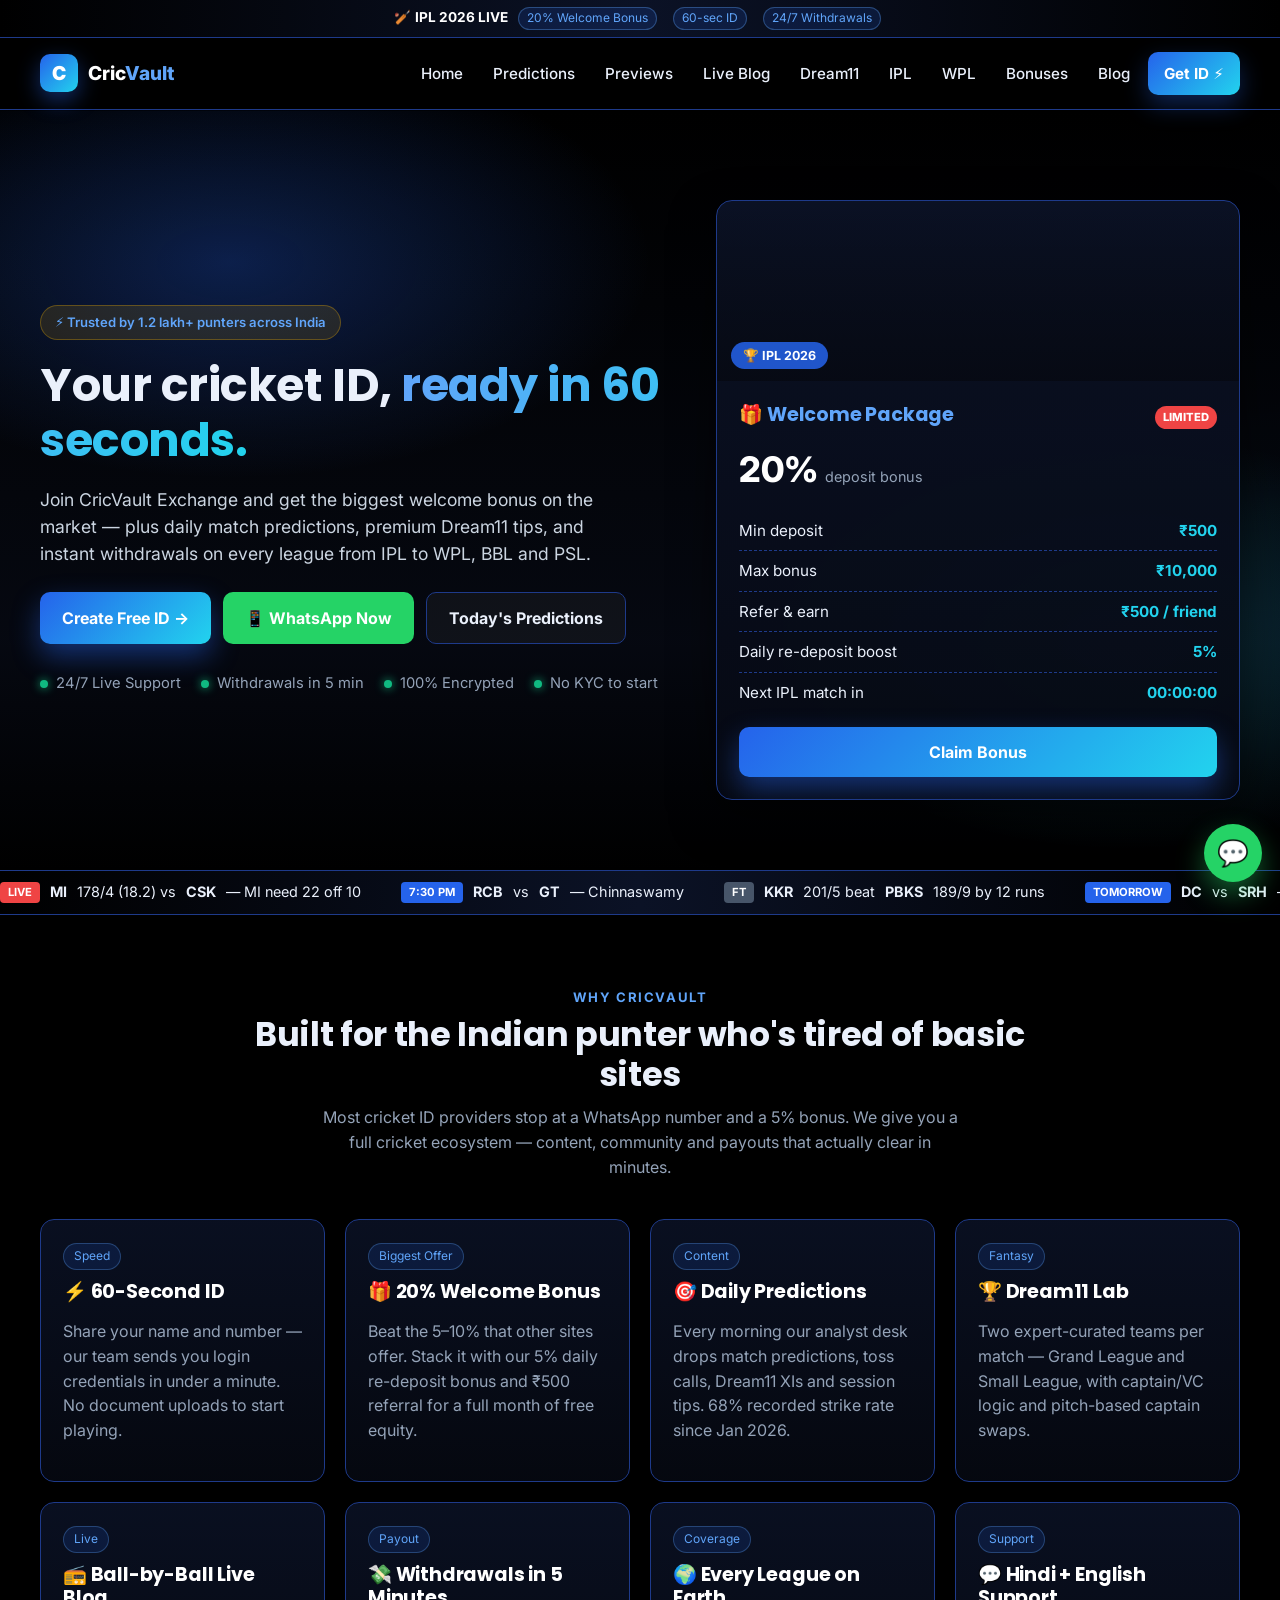
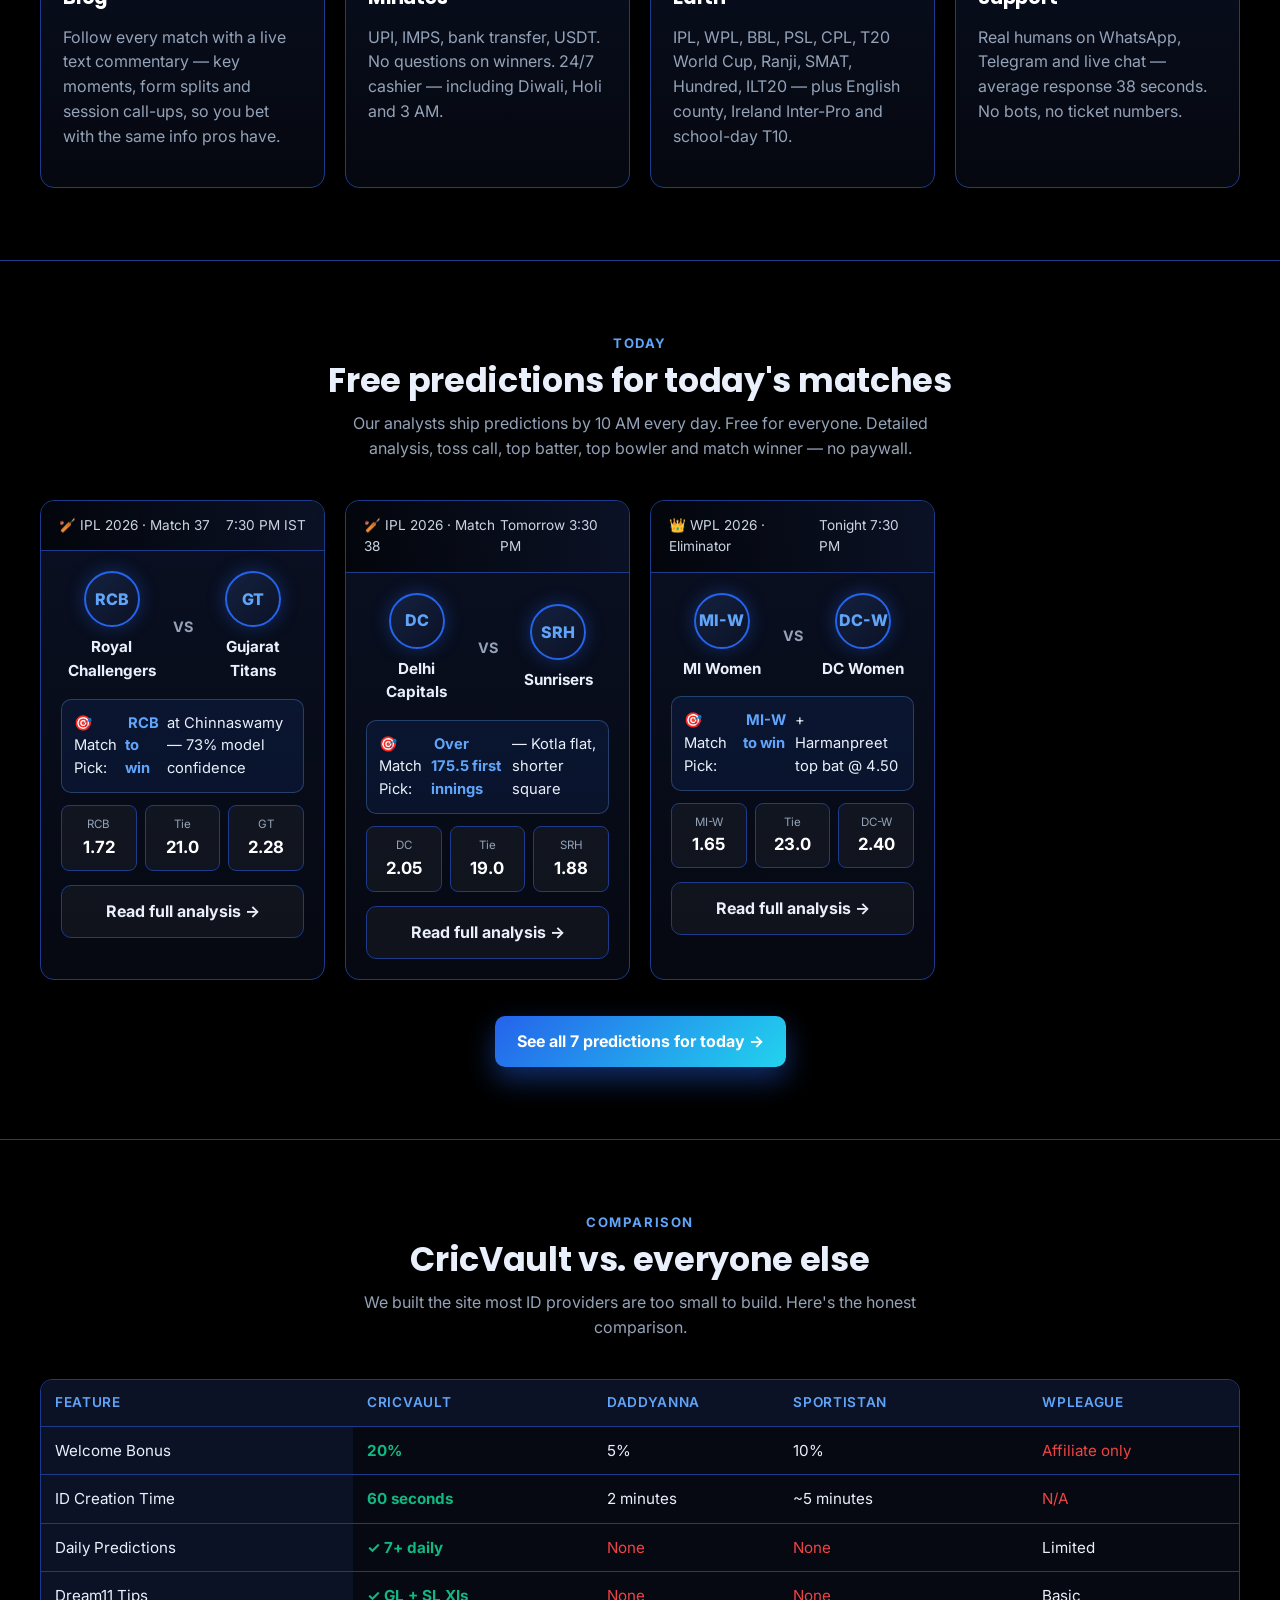
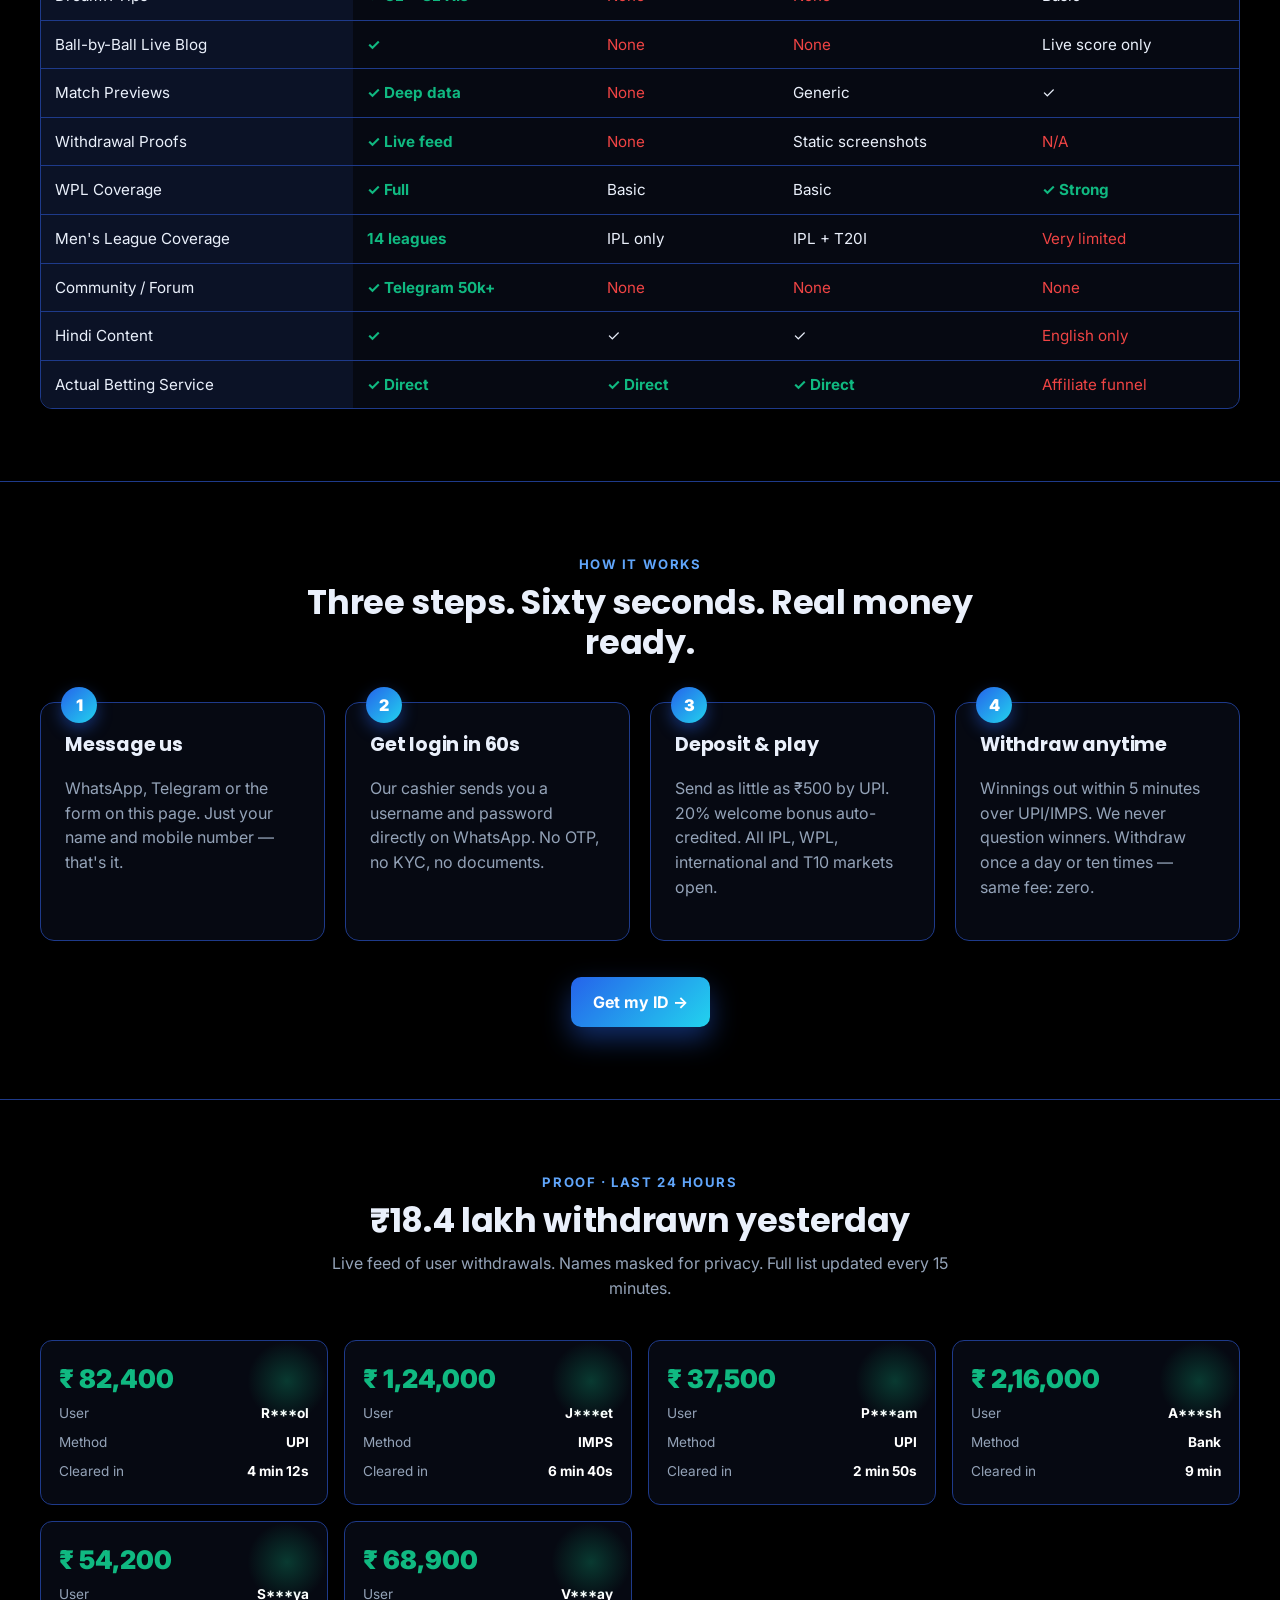
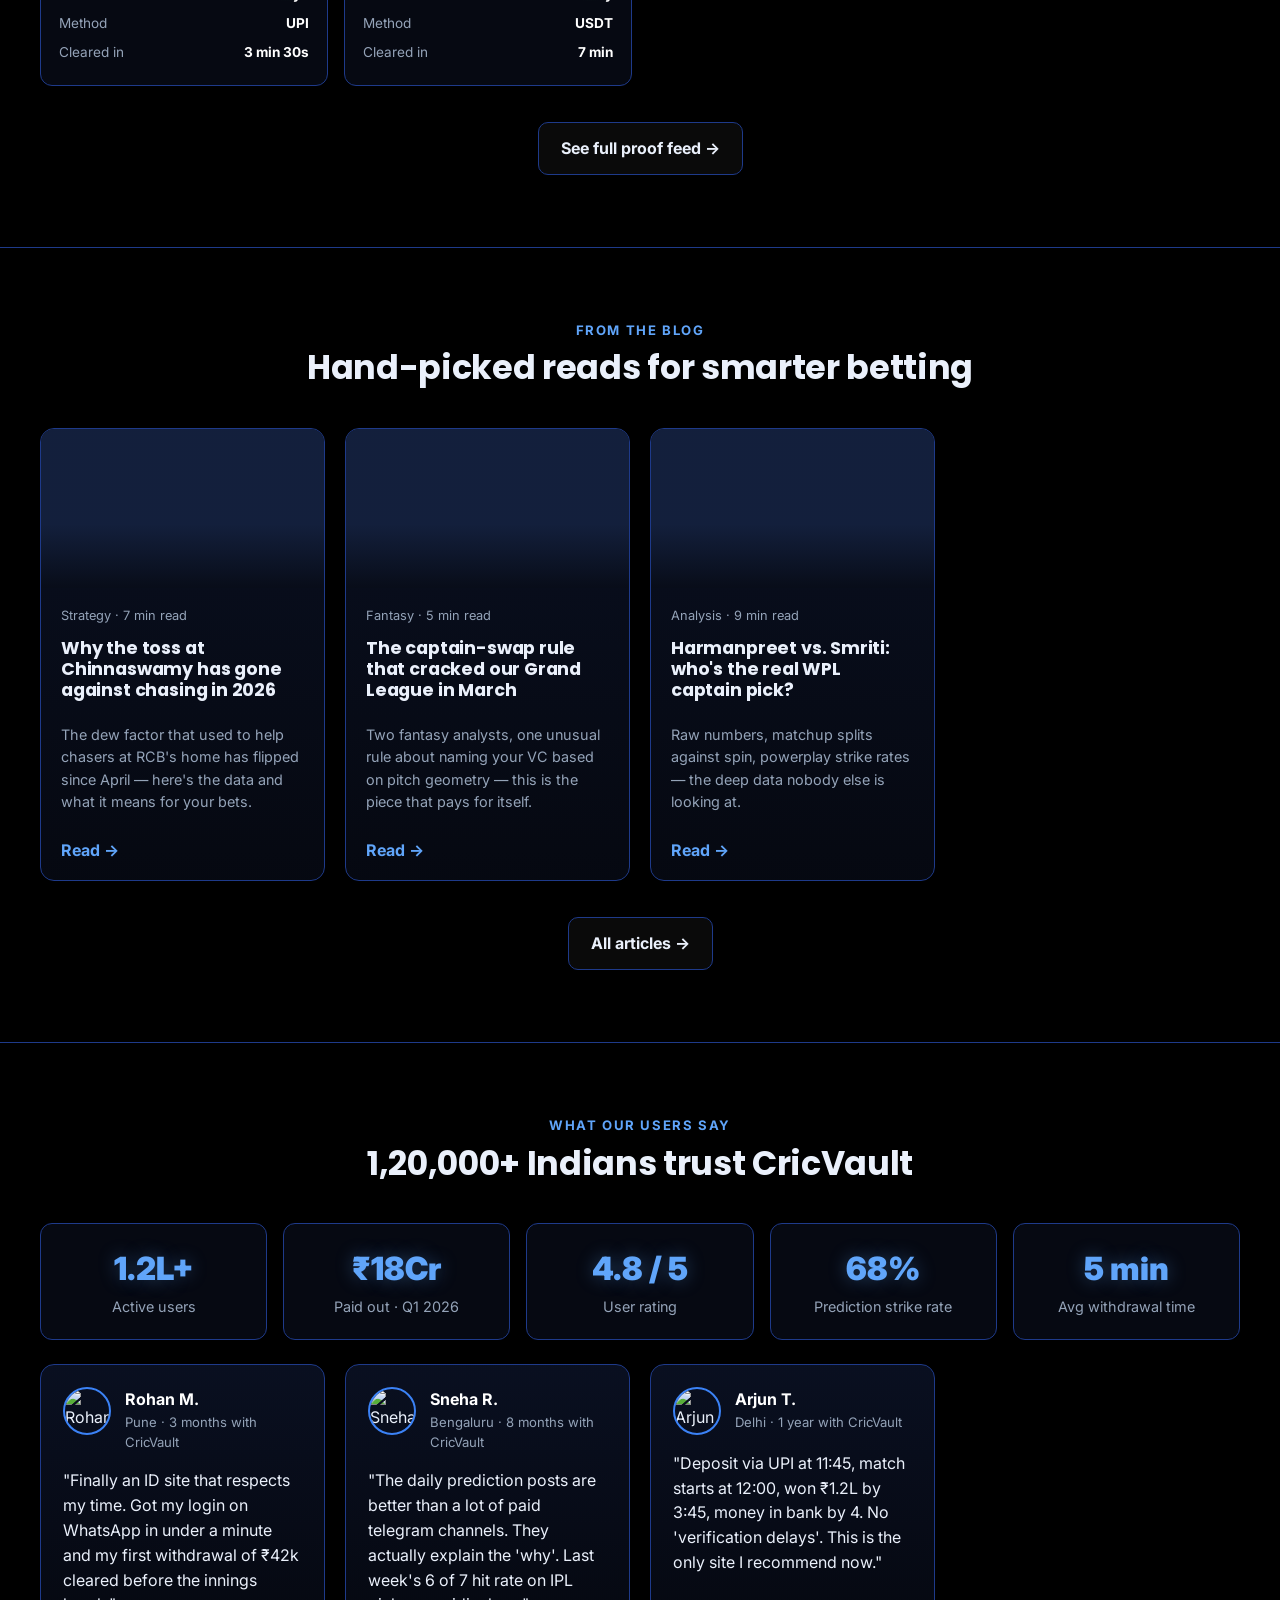
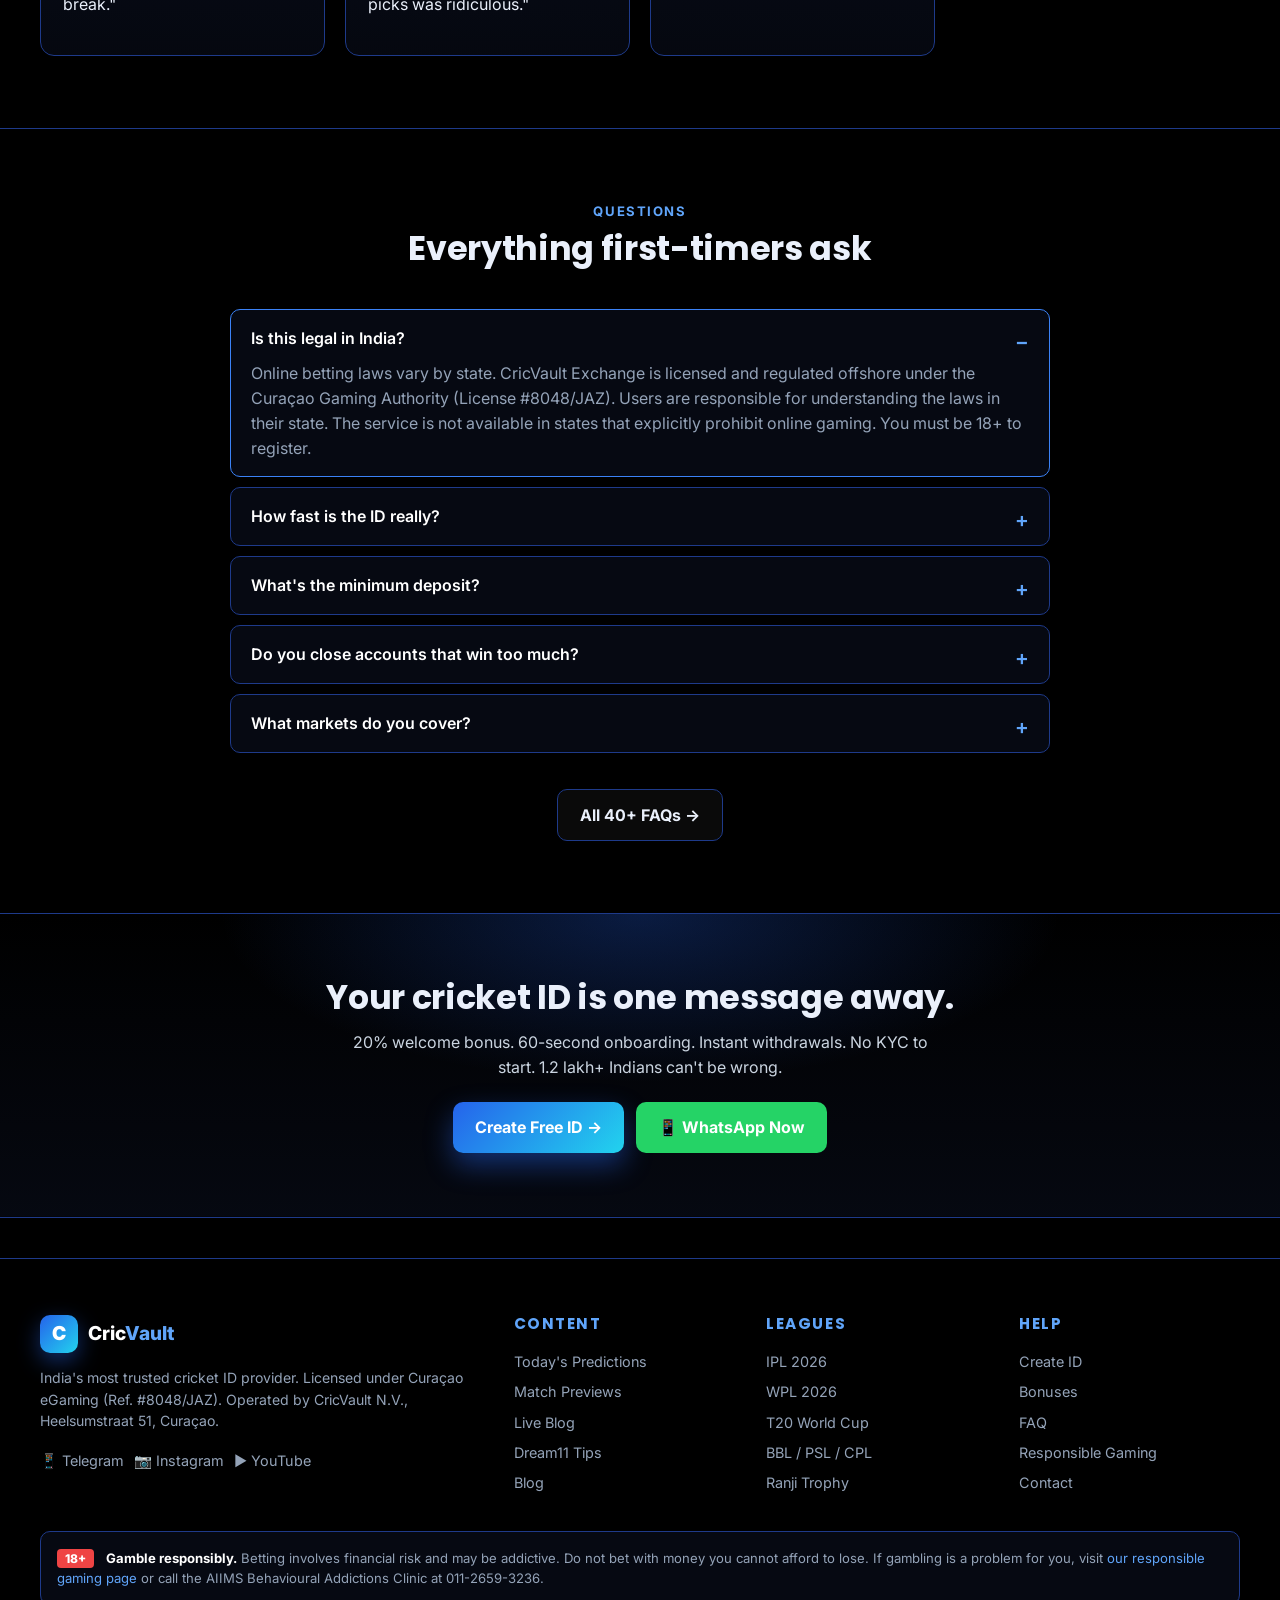
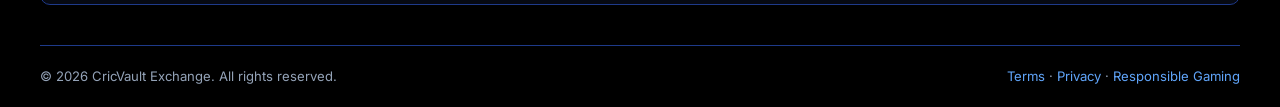
==== commit 4f7a0b2f: "Website Completed" ====
--- a/index.html
+++ b/index.html
@@ -3,7 +3,7 @@
 <head>
 <meta charset="UTF-8">
 <meta name="viewport" content="width=device-width, initial-scale=1.0">
-<title>RoyalCrick Exchange — Instant Cricket ID in 60 Seconds | 20% Welcome Bonus</title>
+<title>CricVault Exchange — Instant Cricket ID in 60 Seconds | 20% Welcome Bonus</title>
 <meta name="description" content="Get an instant cricket betting ID in 60 seconds with a 20% welcome bonus, 24/7 withdrawals, daily predictions, Dream11 tips and live match blogs for IPL, WPL, T20 World Cup and all leagues.">
 <link rel="stylesheet" href="css/style.css">
 <link rel="preconnect" href="https://fonts.googleapis.com">
@@ -21,8 +21,8 @@
 <nav class="nav">
   <div class="nav-inner">
     <a href="index.html" class="brand">
-      <div class="logo">R</div>
-      <span>Royal<em>Crick</em></span>
+      <div class="logo">C</div>
+      <span>Cric<em>Vault</em></span>
     </a>
     <button class="mobile-toggle" aria-label="Menu">☰</button>
     <div class="menu">
@@ -46,7 +46,7 @@
     <div>
       <span style="display:inline-block;background:rgba(245,179,1,.12);border:1px solid rgba(245,179,1,.3);color:var(--gold-2);padding:6px 14px;border-radius:999px;font-size:.82rem;font-weight:600;margin-bottom:18px;">⚡ Trusted by 1.2 lakh+ punters across India</span>
       <h1>Your cricket ID, <span class="hl">ready in 60 seconds.</span></h1>
-      <p class="lead">Join RoyalCrick Exchange and get the biggest welcome bonus on the market — plus daily match predictions, premium Dream11 tips, and instant withdrawals on every league from IPL to WPL, BBL and PSL.</p>
+      <p class="lead">Join CricVault Exchange and get the biggest welcome bonus on the market — plus daily match predictions, premium Dream11 tips, and instant withdrawals on every league from IPL to WPL, BBL and PSL.</p>
       <div class="hero-ctas">
         <a href="create-id.html" class="btn btn-primary">Create Free ID →</a>
         <a href="https://wa.me/919000000000?text=Hi%20I%20want%20a%20new%20cricket%20ID" class="btn btn-wa">📱 WhatsApp Now</a>
@@ -61,19 +61,22 @@
     </div>
 
     <aside class="hero-card">
-      <div style="display:flex;justify-content:space-between;align-items:center;margin-bottom:10px;">
-        <h3>🎁 Welcome Package</h3>
-        <span style="background:var(--red);color:#fff;font-size:.7rem;padding:3px 8px;border-radius:999px;font-weight:800;">LIMITED</span>
-      </div>
-      <div class="fee">20% <small>deposit bonus</small></div>
-      <ul>
-        <li>Min deposit <b>₹500</b></li>
-        <li>Max bonus <b>₹10,000</b></li>
-        <li>Refer &amp; earn <b>₹500 / friend</b></li>
-        <li>Daily re-deposit boost <b>5%</b></li>
-        <li>Next IPL match in <b data-countdown="2026-04-25T19:30:00+05:30">--:--:--</b></li>
-      </ul>
-      <a href="bonuses.html" class="btn btn-primary" style="width:100%; justify-content:center;">Claim Bonus</a>
+      <div class="photo"></div>
+      <div class="body">
+        <div style="display:flex;justify-content:space-between;align-items:center;margin-bottom:10px;">
+          <h3>🎁 Welcome Package</h3>
+          <span style="background:var(--red);color:#fff;font-size:.7rem;padding:3px 8px;border-radius:999px;font-weight:800;">LIMITED</span>
+        </div>
+        <div class="fee">20% <small>deposit bonus</small></div>
+        <ul>
+          <li>Min deposit <b>₹500</b></li>
+          <li>Max bonus <b>₹10,000</b></li>
+          <li>Refer &amp; earn <b>₹500 / friend</b></li>
+          <li>Daily re-deposit boost <b>5%</b></li>
+          <li>Next IPL match in <b data-countdown="2026-04-25T19:30:00+05:30">--:--:--</b></li>
+        </ul>
+        <a href="bonuses.html" class="btn btn-primary" style="width:100%; justify-content:center;">Claim Bonus</a>
+      </div>
     </aside>
   </div>
 </header>
@@ -94,7 +97,7 @@
 <section>
   <div class="container">
     <div class="section-head">
-      <div class="eyebrow">Why RoyalCrick</div>
+      <div class="eyebrow">Why CricVault</div>
       <h2>Built for the Indian punter who's tired of basic sites</h2>
       <p>Most cricket ID providers stop at a WhatsApp number and a 5% bonus. We give you a full cricket ecosystem — content, community and payouts that actually clear in minutes.</p>
     </div>
@@ -190,14 +193,14 @@
   <div class="container">
     <div class="section-head">
       <div class="eyebrow">Comparison</div>
-      <h2>RoyalCrick vs. everyone else</h2>
+      <h2>CricVault vs. everyone else</h2>
       <p>We built the site most ID providers are too small to build. Here's the honest comparison.</p>
     </div>
 
     <div class="table-wrap">
       <table class="compare">
         <thead>
-          <tr><th>Feature</th><th>RoyalCrick</th><th>Daddyanna</th><th>Sportistan</th><th>WPLeague</th></tr>
+          <tr><th>Feature</th><th>CricVault</th><th>Daddyanna</th><th>Sportistan</th><th>WPLeague</th></tr>
         </thead>
         <tbody>
           <tr><td>Welcome Bonus</td><td class="check">20%</td><td>5%</td><td>10%</td><td class="x">Affiliate only</td></tr>
@@ -285,7 +288,7 @@
 
     <div class="card-grid">
       <article class="post">
-        <div class="thumb">IPL · 2026</div>
+        <div class="thumb" style="background-image:url('https://images.unsplash.com/photo-1540747913346-19e32dc3e97e?auto=format&fit=crop&w=1000&q=70');"></div>
         <div class="body">
           <div class="meta">Strategy · 7 min read</div>
           <h3>Why the toss at Chinnaswamy has gone against chasing in 2026</h3>
@@ -294,7 +297,7 @@
         </div>
       </article>
       <article class="post">
-        <div class="thumb">Dream11 · Lab</div>
+        <div class="thumb" style="background-image:url('https://images.unsplash.com/photo-1593341646782-e0b495cff86d?auto=format&fit=crop&w=1000&q=70');"></div>
         <div class="body">
           <div class="meta">Fantasy · 5 min read</div>
           <h3>The captain-swap rule that cracked our Grand League in March</h3>
@@ -303,7 +306,7 @@
         </div>
       </article>
       <article class="post">
-        <div class="thumb">WPL · Deep dive</div>
+        <div class="thumb" style="background-image:url('https://images.unsplash.com/photo-1531415074968-036ba1b575da?auto=format&fit=crop&w=1000&q=70');"></div>
         <div class="body">
           <div class="meta">Analysis · 9 min read</div>
           <h3>Harmanpreet vs. Smriti: who's the real WPL captain pick?</h3>
@@ -321,7 +324,7 @@
   <div class="container">
     <div class="section-head">
       <div class="eyebrow">What our users say</div>
-      <h2>1,20,000+ Indians trust RoyalCrick</h2>
+      <h2>1,20,000+ Indians trust CricVault</h2>
     </div>
 
     <div class="stats-row mb-2">
@@ -334,16 +337,25 @@
 
     <div class="card-grid">
       <div class="card">
+        <div class="testi" style="margin-bottom:14px;">
+          <img class="avatar" src="https://images.unsplash.com/photo-1507003211169-0a1dd7228f2d?auto=format&fit=crop&w=200&q=80" alt="Rohan M.">
+          <div><b style="color:#fff;">Rohan M.</b><div class="muted" style="font-size:.82rem;">Pune · 3 months with CricVault</div></div>
+        </div>
         <p>"Finally an ID site that respects my time. Got my login on WhatsApp in under a minute and my first withdrawal of ₹42k cleared before the innings break."</p>
-        <p class="muted"><b style="color:#fff;">— Rohan M.,</b> Pune · 3 months with RoyalCrick</p>
       </div>
       <div class="card">
+        <div class="testi" style="margin-bottom:14px;">
+          <img class="avatar" src="https://images.unsplash.com/photo-1438761681033-6461ffad8d80?auto=format&fit=crop&w=200&q=80" alt="Sneha R.">
+          <div><b style="color:#fff;">Sneha R.</b><div class="muted" style="font-size:.82rem;">Bengaluru · 8 months with CricVault</div></div>
+        </div>
         <p>"The daily prediction posts are better than a lot of paid telegram channels. They actually explain the 'why'. Last week's 6 of 7 hit rate on IPL picks was ridiculous."</p>
-        <p class="muted"><b style="color:#fff;">— Sneha R.,</b> Bengaluru · 8 months with RoyalCrick</p>
       </div>
       <div class="card">
+        <div class="testi" style="margin-bottom:14px;">
+          <img class="avatar" src="https://images.unsplash.com/photo-1500648767791-00dcc994a43e?auto=format&fit=crop&w=200&q=80" alt="Arjun T.">
+          <div><b style="color:#fff;">Arjun T.</b><div class="muted" style="font-size:.82rem;">Delhi · 1 year with CricVault</div></div>
+        </div>
         <p>"Deposit via UPI at 11:45, match starts at 12:00, won ₹1.2L by 3:45, money in bank by 4. No 'verification delays'. This is the only site I recommend now."</p>
-        <p class="muted"><b style="color:#fff;">— Arjun T.,</b> Delhi · 1 year with RoyalCrick</p>
       </div>
     </div>
   </div>
@@ -359,7 +371,7 @@
 
     <div class="faq">
       <details open><summary>Is this legal in India?</summary>
-        <p>Online betting laws vary by state. RoyalCrick Exchange is licensed and regulated offshore under the Curaçao Gaming Authority (License #8048/JAZ). Users are responsible for understanding the laws in their state. The service is not available in states that explicitly prohibit online gaming. You must be 18+ to register.</p>
+        <p>Online betting laws vary by state. CricVault Exchange is licensed and regulated offshore under the Curaçao Gaming Authority (License #8048/JAZ). Users are responsible for understanding the laws in their state. The service is not available in states that explicitly prohibit online gaming. You must be 18+ to register.</p>
       </details>
       <details><summary>How fast is the ID really?</summary>
         <p>60 seconds is the median. Our average over last 30 days is 54 seconds from WhatsApp message to working login. Deposits clear in 1–2 minutes, withdrawals in 5 minutes.</p>
@@ -396,9 +408,9 @@
     <div class="footer-grid">
       <div>
         <div class="brand" style="color:#fff;margin-bottom:14px;">
-          <div class="logo">R</div><span>Royal<em>Crick</em></span>
-        </div>
-        <p class="muted" style="font-size:.88rem;">India's most trusted cricket ID provider. Licensed under Curaçao eGaming (Ref. #8048/JAZ). Operated by RoyalCrick N.V., Heelsumstraat 51, Curaçao.</p>
+          <div class="logo">C</div><span>Cric<em>Vault</em></span>
+        </div>
+        <p class="muted" style="font-size:.88rem;">India's most trusted cricket ID provider. Licensed under Curaçao eGaming (Ref. #8048/JAZ). Operated by CricVault N.V., Heelsumstraat 51, Curaçao.</p>
         <div style="display:flex;gap:10px;margin-top:14px;">
           <a href="#">📱 Telegram</a>
           <a href="#">📷 Instagram</a>
@@ -436,7 +448,7 @@
     </div>
 
     <div class="footer-bottom">
-      <div>© 2026 RoyalCrick Exchange. All rights reserved.</div>
+      <div>© 2026 CricVault Exchange. All rights reserved.</div>
       <div>
         <a href="#">Terms</a> · <a href="#">Privacy</a> · <a href="responsible-gaming.html">Responsible Gaming</a>
       </div>
--- a/css/style.css
+++ b/css/style.css
@@ -1,23 +1,27 @@
 /* =========================================================
-   RoyalCrick Exchange - Master Stylesheet
-   Premium cricket betting ID provider theme
+   RoyalCrick Exchange — Blue & Black master stylesheet
    ========================================================= */
 
 :root {
-  --bg-0: #05080f;
-  --bg-1: #0a1628;
-  --bg-2: #0f1e36;
-  --bg-3: #162944;
-  --line: #1e3a5f;
-  --text: #e8eef7;
-  --muted: #8fa3bf;
-  --gold: #f5b301;
-  --gold-2: #ffd24d;
-  --green: #1ed760;
-  --red: #ff4d4f;
-  --blue: #3b82f6;
+  --bg-0: #000000;
+  --bg-1: #060912;
+  --bg-2: #0b1226;
+  --bg-3: #14213f;
+  --line: #1e3a8a;
+  --line-2: #2563eb;
+  --text: #eaf0fb;
+  --muted: #94a3b8;
+  --accent: #2563eb;          /* blue-600 */
+  --accent-2: #3b82f6;        /* blue-500 */
+  --accent-3: #60a5fa;        /* blue-400 */
+  --accent-4: #93c5fd;        /* blue-300 */
+  --cyan: #22d3ee;
+  --green: #10b981;
+  --red: #ef4444;
+  --gold-2: #60a5fa;          /* legacy hooks — now blue */
+  --gold: #3b82f6;            /* legacy hooks — now blue */
   --radius: 12px;
-  --shadow: 0 10px 30px rgba(0,0,0,.35);
+  --shadow: 0 18px 44px rgba(0,0,0,.55);
   --max: 1240px;
 }
 
@@ -25,16 +29,17 @@
 html, body { margin: 0; padding: 0; }
 body {
   font-family: "Inter", "Segoe UI", Roboto, system-ui, -apple-system, sans-serif;
-  background: radial-gradient(1200px 600px at 10% -10%, #12305c 0%, transparent 60%),
-              radial-gradient(900px 500px at 110% 10%, #3a2a00 0%, transparent 55%),
-              var(--bg-0);
+  background:
+    radial-gradient(1100px 600px at 12% -10%, rgba(37,99,235,.22) 0%, transparent 60%),
+    radial-gradient(900px 500px at 110% 8%, rgba(34,211,238,.10) 0%, transparent 55%),
+    var(--bg-0);
   color: var(--text);
   line-height: 1.55;
   min-height: 100vh;
   -webkit-font-smoothing: antialiased;
 }
-a { color: var(--gold-2); text-decoration: none; }
-a:hover { color: var(--gold); }
+a { color: var(--accent-3); text-decoration: none; }
+a:hover { color: var(--accent-4); }
 img { max-width: 100%; display: block; }
 h1,h2,h3,h4 { font-family: "Poppins","Inter",sans-serif; letter-spacing: -.01em; line-height: 1.2; }
 h1 { font-size: clamp(1.9rem, 3.6vw, 3rem); }
@@ -42,24 +47,23 @@
 h3 { font-size: 1.2rem; }
 p { color: var(--text); }
 .muted { color: var(--muted); }
-
 .container { max-width: var(--max); margin: 0 auto; padding: 0 20px; }
 
 /* ============ Top Bar ============ */
 .topbar {
-  background: #000;
-  color: #ffd24d;
+  background: linear-gradient(90deg, #000, #0b1226 50%, #000);
+  color: var(--accent-3);
   font-size: .85rem;
-  padding: 6px 0;
+  padding: 7px 0;
   text-align: center;
-  border-bottom: 1px solid #1b1b1b;
+  border-bottom: 1px solid var(--line);
 }
 .topbar strong { color: #fff; }
 .topbar .pill {
   display: inline-block;
-  background: #111;
-  color: var(--gold);
-  border: 1px solid #2a2a2a;
+  background: rgba(37,99,235,.16);
+  color: var(--accent-3);
+  border: 1px solid rgba(96,165,250,.35);
   padding: 1px 8px;
   border-radius: 999px;
   margin: 0 6px;
@@ -69,8 +73,9 @@
 /* ============ Navigation ============ */
 .nav {
   position: sticky; top: 0; z-index: 50;
-  background: rgba(5,8,15,.88);
-  backdrop-filter: blur(10px);
+  background: rgba(0,0,0,.85);
+  -webkit-backdrop-filter: blur(12px);
+  backdrop-filter: blur(12px);
   border-bottom: 1px solid var(--line);
 }
 .nav-inner {
@@ -79,41 +84,62 @@
 }
 .brand { display: flex; align-items: center; gap: 10px; font-weight: 800; font-size: 1.2rem; color: #fff; }
 .brand .logo {
-  width: 36px; height: 36px; border-radius: 8px;
-  background: linear-gradient(135deg, var(--gold), #f97316);
+  width: 38px; height: 38px; border-radius: 10px;
+  background: linear-gradient(135deg, var(--accent), var(--cyan));
   display:flex; align-items:center; justify-content:center;
-  font-weight: 900; color: #000;
-}
-.brand span em { color: var(--gold); font-style: normal; }
+  font-weight: 900; color: #fff;
+  box-shadow: 0 8px 22px rgba(37,99,235,.45);
+}
+.brand span em { color: var(--accent-3); font-style: normal; }
 .menu { display: flex; gap: 6px; align-items: center; flex-wrap: wrap; }
 .menu a {
   color: var(--text); padding: 8px 12px; border-radius: 8px; font-weight: 500; font-size: .95rem;
 }
-.menu a:hover { background: var(--bg-2); color: var(--gold-2); }
+.menu a:hover { background: var(--bg-2); color: var(--accent-3); }
 .menu .cta {
-  background: linear-gradient(135deg, var(--gold), #f97316);
-  color: #111; font-weight: 700; padding: 10px 16px; border-radius: 10px;
-}
-.menu .cta:hover { filter: brightness(1.08); color: #000; }
+  background: linear-gradient(135deg, var(--accent), var(--cyan));
+  color: #fff; font-weight: 700; padding: 10px 16px; border-radius: 10px;
+  box-shadow: 0 10px 24px rgba(37,99,235,.35);
+}
+.menu .cta:hover { filter: brightness(1.1); color: #fff; }
 .mobile-toggle { display: none; background: none; border: 0; color: #fff; font-size: 1.6rem; cursor: pointer; }
-
 @media (max-width: 960px) {
   .menu { display: none; position: absolute; top: 64px; left: 0; right: 0; flex-direction: column; background: var(--bg-1); padding: 12px; border-bottom: 1px solid var(--line); }
   .menu.open { display: flex; }
   .mobile-toggle { display: block; }
 }
 
-/* ============ Hero ============ */
+/* ============ Hero with image background ============ */
 .hero {
-  padding: 72px 0 56px;
+  position: relative;
+  padding: 90px 0 70px;
+  overflow: hidden;
+  isolation: isolate;
+}
+.hero::before {
+  content: "";
+  position: absolute; inset: 0;
+  background-image:
+    linear-gradient(180deg, rgba(0,0,0,.55) 0%, rgba(6,9,18,.92) 70%, var(--bg-0) 100%),
+    url("https://images.unsplash.com/photo-1540747913346-19e32dc3e97e?auto=format&fit=crop&w=2000&q=80");
+  background-size: cover; background-position: center;
+  z-index: -2;
+}
+.hero::after {
+  content: "";
+  position: absolute; inset: 0;
   background:
-    radial-gradient(600px 300px at 20% 20%, rgba(245,179,1,.12) 0%, transparent 60%),
-    radial-gradient(500px 280px at 85% 70%, rgba(59,130,246,.15) 0%, transparent 65%);
+    radial-gradient(700px 360px at 18% 20%, rgba(37,99,235,.30) 0%, transparent 60%),
+    radial-gradient(550px 320px at 88% 70%, rgba(34,211,238,.18) 0%, transparent 65%);
+  z-index: -1;
 }
 .hero-grid { display: grid; grid-template-columns: 1.2fr 1fr; gap: 48px; align-items: center; }
 .hero h1 { margin: 0 0 12px; }
-.hero h1 .hl { background: linear-gradient(90deg, var(--gold), #ffd24d); -webkit-background-clip: text; background-clip: text; color: transparent; }
-.hero p.lead { font-size: 1.1rem; color: var(--muted); margin-bottom: 24px; max-width: 560px; }
+.hero h1 .hl {
+  background: linear-gradient(90deg, var(--accent-3), var(--cyan));
+  -webkit-background-clip: text; background-clip: text; color: transparent;
+}
+.hero p.lead { font-size: 1.1rem; color: #cbd5e1; margin-bottom: 24px; max-width: 560px; }
 .hero-ctas { display: flex; gap: 12px; flex-wrap: wrap; }
 .btn {
   display: inline-flex; align-items: center; gap: 8px;
@@ -121,12 +147,12 @@
   border: 0; cursor: pointer; transition: all .15s ease;
 }
 .btn-primary {
-  background: linear-gradient(135deg, var(--gold), #f97316); color: #111;
-  box-shadow: 0 10px 24px rgba(245,179,1,.25);
-}
-.btn-primary:hover { transform: translateY(-1px); filter: brightness(1.05); }
-.btn-ghost { background: transparent; color: var(--text); border: 1px solid var(--line); }
-.btn-ghost:hover { border-color: var(--gold); color: var(--gold-2); }
+  background: linear-gradient(135deg, var(--accent), var(--cyan)); color: #fff;
+  box-shadow: 0 12px 28px rgba(37,99,235,.45);
+}
+.btn-primary:hover { transform: translateY(-1px); filter: brightness(1.08); color: #fff; }
+.btn-ghost { background: rgba(255,255,255,.04); color: var(--text); border: 1px solid var(--line); }
+.btn-ghost:hover { border-color: var(--accent-2); color: var(--accent-3); }
 .btn-wa { background: #25d366; color: #fff; }
 .btn-wa:hover { background: #1fbb58; color: #fff; }
 .trust-row { display: flex; gap: 20px; margin-top: 28px; flex-wrap: wrap; }
@@ -134,23 +160,37 @@
 .trust-row .item .dot { width: 8px; height: 8px; border-radius: 50%; background: var(--green); box-shadow: 0 0 10px var(--green); }
 
 .hero-card {
-  background: linear-gradient(180deg, var(--bg-2), var(--bg-1));
-  border: 1px solid var(--line); border-radius: 16px; padding: 24px;
-  box-shadow: var(--shadow);
-}
-.hero-card h3 { margin: 0 0 6px; color: var(--gold-2); }
+  background: linear-gradient(180deg, rgba(11,18,38,.95), rgba(6,9,18,.95));
+  border: 1px solid var(--line); border-radius: 16px; padding: 0;
+  box-shadow: var(--shadow); overflow: hidden;
+}
+.hero-card .photo {
+  height: 180px;
+  background-size: cover; background-position: center;
+  background-image:
+    linear-gradient(180deg, rgba(11,18,38,0) 0%, rgba(6,9,18,.85) 100%),
+    url("https://images.unsplash.com/photo-1606925797300-0b35e9d1794e?auto=format&fit=crop&w=1200&q=80");
+  position: relative;
+}
+.hero-card .photo::after {
+  content: "🏆 IPL 2026"; position: absolute; bottom: 12px; left: 14px;
+  background: rgba(37,99,235,.85); color: #fff; padding: 4px 12px; border-radius: 999px;
+  font-size: .78rem; font-weight: 700;
+}
+.hero-card .body { padding: 22px; }
+.hero-card h3 { margin: 0 0 6px; color: var(--accent-3); }
 .hero-card .fee { font-size: 2.2rem; font-weight: 800; color: #fff; }
 .hero-card .fee small { color: var(--muted); font-size: .9rem; font-weight: 400; }
 .hero-card ul { padding: 0; margin: 14px 0; list-style: none; }
 .hero-card li { padding: 8px 0; border-bottom: 1px dashed var(--line); display: flex; justify-content: space-between; font-size: .95rem; }
 .hero-card li:last-child { border-bottom: 0; }
-.hero-card li b { color: var(--green); }
-
+.hero-card li b { color: var(--cyan); }
 @media (max-width: 900px) { .hero-grid { grid-template-columns: 1fr; } }
 
 /* ============ Live Score Ticker ============ */
 .ticker-wrap {
-  background: var(--bg-1); border-top: 1px solid var(--line); border-bottom: 1px solid var(--line);
+  background: linear-gradient(90deg, #000, #0b1226 50%, #000);
+  border-top: 1px solid var(--line); border-bottom: 1px solid var(--line);
   overflow: hidden; padding: 10px 0;
 }
 .ticker {
@@ -159,15 +199,15 @@
 }
 .ticker .item { display: flex; align-items: center; gap: 10px; color: var(--text); font-size: .9rem; }
 .ticker .tag { background: var(--red); color: #fff; padding: 2px 8px; border-radius: 4px; font-size: .7rem; font-weight: 700; text-transform: uppercase; }
-.ticker .tag.upcoming { background: var(--blue); }
-.ticker .tag.over { background: var(--muted); }
+.ticker .tag.upcoming { background: var(--accent); }
+.ticker .tag.over { background: #475569; }
 @keyframes scroll { from { transform: translateX(0); } to { transform: translateX(-50%); } }
 
 /* ============ Sections ============ */
 section { padding: 72px 0; }
 .section-head { text-align: center; margin-bottom: 40px; }
 .section-head .eyebrow {
-  color: var(--gold); font-weight: 700; text-transform: uppercase; letter-spacing: .1em; font-size: .82rem;
+  color: var(--accent-3); font-weight: 700; text-transform: uppercase; letter-spacing: .12em; font-size: .82rem;
 }
 .section-head h2 { margin: 8px auto 10px; max-width: 780px; }
 .section-head p { color: var(--muted); max-width: 640px; margin: 0 auto; }
@@ -175,39 +215,54 @@
 /* ============ Cards ============ */
 .card-grid { display: grid; grid-template-columns: repeat(auto-fill, minmax(280px, 1fr)); gap: 20px; }
 .card {
-  background: linear-gradient(180deg, var(--bg-2), var(--bg-1));
+  background: linear-gradient(180deg, rgba(11,18,38,.85), rgba(6,9,18,.85));
   border: 1px solid var(--line); border-radius: 14px; padding: 22px;
-  transition: all .2s ease;
-}
-.card:hover { transform: translateY(-3px); border-color: var(--gold); box-shadow: var(--shadow); }
+  transition: all .25s ease;
+}
+.card:hover { transform: translateY(-3px); border-color: var(--accent-2); box-shadow: 0 16px 36px rgba(37,99,235,.18); }
 .card h3 { margin: 0 0 10px; color: #fff; }
-.card .tag-sm { display: inline-block; background: var(--bg-3); color: var(--gold-2); padding: 3px 10px; border-radius: 999px; font-size: .75rem; margin-bottom: 10px; }
+.card .tag-sm { display: inline-block; background: rgba(37,99,235,.15); color: var(--accent-3); border: 1px solid rgba(96,165,250,.3); padding: 3px 10px; border-radius: 999px; font-size: .75rem; margin-bottom: 10px; }
+.card .card-img {
+  width: 100%; height: 160px; border-radius: 10px; margin-bottom: 14px; object-fit: cover;
+  border: 1px solid var(--line);
+}
 
 /* ============ Prediction cards ============ */
 .pred-card {
-  background: linear-gradient(180deg, var(--bg-2), var(--bg-1));
+  background: linear-gradient(180deg, rgba(11,18,38,.9), rgba(6,9,18,.95));
   border: 1px solid var(--line); border-radius: 14px; overflow: hidden;
 }
 .pred-card .banner {
-  background: linear-gradient(135deg, #1b2c4f, #0a1628);
+  background:
+    linear-gradient(90deg, rgba(0,0,0,.65), rgba(11,18,38,.85)),
+    url("https://images.unsplash.com/photo-1599050751795-6cdaafbc2319?auto=format&fit=crop&w=1400&q=70");
+  background-size: cover; background-position: center;
   padding: 14px 18px; border-bottom: 1px solid var(--line);
   display: flex; justify-content: space-between; align-items: center;
-  font-size: .85rem; color: var(--muted);
+  font-size: .85rem; color: #cbd5e1;
 }
 .pred-card .banner .live { color: var(--red); font-weight: 700; }
 .pred-card .body { padding: 20px; }
 .teams { display: flex; align-items: center; justify-content: space-between; margin-bottom: 16px; }
 .team { text-align: center; flex: 1; }
-.team .crest { width: 52px; height: 52px; border-radius: 50%; background: var(--bg-3); display:flex; align-items:center; justify-content:center; margin: 0 auto 8px; font-weight: 800; color: var(--gold); border: 2px solid var(--gold); }
+.team .crest {
+  width: 56px; height: 56px; border-radius: 50%;
+  background: linear-gradient(135deg, var(--bg-3), var(--bg-2));
+  display:flex; align-items:center; justify-content:center; margin: 0 auto 8px;
+  font-weight: 800; color: var(--accent-3);
+  border: 2px solid var(--accent);
+  box-shadow: 0 0 18px rgba(37,99,235,.35);
+}
 .team b { display: block; font-size: .95rem; }
 .vs { color: var(--muted); font-weight: 700; padding: 0 10px; font-size: .9rem; }
 .pick-row {
-  display: flex; gap: 8px; margin: 12px 0; padding: 12px; background: rgba(245,179,1,.06);
-  border: 1px solid rgba(245,179,1,.25); border-radius: 10px; font-size: .92rem;
-}
-.pick-row b { color: var(--gold); }
+  display: flex; gap: 8px; margin: 12px 0; padding: 12px;
+  background: rgba(37,99,235,.10);
+  border: 1px solid rgba(96,165,250,.30); border-radius: 10px; font-size: .92rem;
+}
+.pick-row b { color: var(--accent-3); }
 .odds-row { display: grid; grid-template-columns: repeat(3, 1fr); gap: 8px; }
-.odds { background: var(--bg-3); padding: 10px; border-radius: 8px; text-align: center; font-size: .85rem; }
+.odds { background: rgba(255,255,255,.04); padding: 10px; border-radius: 8px; text-align: center; font-size: .85rem; border: 1px solid var(--line); }
 .odds span { display: block; color: var(--muted); font-size: .72rem; }
 .odds b { color: #fff; font-size: 1.05rem; }
 
@@ -215,26 +270,26 @@
 .bonus-grid { display: grid; grid-template-columns: repeat(auto-fit, minmax(260px, 1fr)); gap: 20px; }
 .bonus {
   position: relative;
-  background: linear-gradient(180deg, var(--bg-2), var(--bg-1));
+  background: linear-gradient(180deg, rgba(11,18,38,.92), rgba(6,9,18,.95));
   border: 1px solid var(--line); border-radius: 16px; padding: 28px 22px; text-align: center;
   overflow: hidden;
 }
 .bonus::before {
   content: ""; position: absolute; inset: 0;
-  background: radial-gradient(400px 200px at 50% -50%, rgba(245,179,1,.18), transparent 60%);
-}
-.bonus .pct { position: relative; font-size: 2.6rem; font-weight: 900; color: var(--gold); line-height: 1; }
+  background: radial-gradient(420px 220px at 50% -50%, rgba(37,99,235,.30), transparent 60%);
+}
+.bonus .pct { position: relative; font-size: 2.6rem; font-weight: 900; color: var(--accent-3); line-height: 1; text-shadow: 0 0 24px rgba(96,165,250,.45); }
 .bonus h3 { position: relative; margin: 10px 0 8px; }
 .bonus p { position: relative; color: var(--muted); font-size: .9rem; }
 .bonus .badge { position: absolute; top: 12px; right: 12px; background: var(--red); color: #fff; padding: 3px 10px; border-radius: 999px; font-size: .68rem; font-weight: 700; text-transform: uppercase; }
 
 /* ============ Tables ============ */
-.table-wrap { overflow-x: auto; border: 1px solid var(--line); border-radius: 12px; }
+.table-wrap { overflow-x: auto; border: 1px solid var(--line); border-radius: 12px; background: var(--bg-1); }
 table { width: 100%; border-collapse: collapse; min-width: 600px; }
 th, td { padding: 12px 14px; text-align: left; border-bottom: 1px solid var(--line); font-size: .95rem; }
-th { background: var(--bg-2); color: var(--gold-2); font-weight: 600; font-size: .85rem; text-transform: uppercase; letter-spacing: .05em; }
+th { background: var(--bg-2); color: var(--accent-3); font-weight: 600; font-size: .85rem; text-transform: uppercase; letter-spacing: .05em; }
 tr:last-child td { border-bottom: 0; }
-tr:hover td { background: rgba(245,179,1,.04); }
+tr:hover td { background: rgba(37,99,235,.06); }
 td.win { color: var(--green); font-weight: 700; }
 td.loss { color: var(--red); }
 
@@ -247,9 +302,9 @@
   counter-increment: step; content: counter(step);
   position: absolute; top: -16px; left: 20px;
   width: 36px; height: 36px; border-radius: 50%;
-  background: linear-gradient(135deg, var(--gold), #f97316);
-  color: #111; font-weight: 900; display: flex; align-items: center; justify-content: center;
-  box-shadow: 0 6px 16px rgba(245,179,1,.35);
+  background: linear-gradient(135deg, var(--accent), var(--cyan));
+  color: #fff; font-weight: 900; display: flex; align-items: center; justify-content: center;
+  box-shadow: 0 6px 16px rgba(37,99,235,.45);
 }
 .step h3 { margin-top: 6px; }
 
@@ -259,10 +314,10 @@
   background: var(--bg-1); border: 1px solid var(--line); border-radius: 10px;
   padding: 16px 20px; margin-bottom: 10px;
 }
-details[open] { border-color: var(--gold); }
+details[open] { border-color: var(--accent-2); }
 summary { cursor: pointer; font-weight: 600; color: #fff; font-size: 1rem; outline: none; list-style: none; position: relative; padding-right: 24px; }
 summary::-webkit-details-marker { display: none; }
-summary::after { content: "+"; position: absolute; right: 0; top: 0; font-size: 1.3rem; color: var(--gold); }
+summary::after { content: "+"; position: absolute; right: 0; top: 0; font-size: 1.3rem; color: var(--accent-3); }
 details[open] summary::after { content: "−"; }
 details p { color: var(--muted); margin: 10px 0 0; }
 
@@ -271,52 +326,73 @@
 .check { color: var(--green); font-weight: 700; }
 .x { color: var(--red); }
 
-/* ============ CTA Band ============ */
+/* ============ CTA Band with image ============ */
 .cta-band {
-  background:
-    radial-gradient(500px 220px at 50% 0%, rgba(245,179,1,.25), transparent 70%),
-    linear-gradient(135deg, var(--bg-2), var(--bg-1));
+  position: relative; isolation: isolate;
+  padding: 64px 0; text-align: center;
   border-top: 1px solid var(--line); border-bottom: 1px solid var(--line);
-  padding: 56px 0; text-align: center;
+}
+.cta-band::before {
+  content: ""; position: absolute; inset: 0; z-index: -2;
+  background-image:
+    linear-gradient(180deg, rgba(0,0,0,.85), rgba(6,9,18,.95)),
+    url("https://images.unsplash.com/photo-1531415074968-036ba1b575da?auto=format&fit=crop&w=2000&q=80");
+  background-size: cover; background-position: center;
+}
+.cta-band::after {
+  content: ""; position: absolute; inset: 0; z-index: -1;
+  background: radial-gradient(600px 240px at 50% 0%, rgba(37,99,235,.28), transparent 70%);
 }
 .cta-band h2 { max-width: 720px; margin: 0 auto 12px; }
-.cta-band p { color: var(--muted); max-width: 600px; margin: 0 auto 22px; }
-
-/* ============ Blog ============ */
+.cta-band p { color: #cbd5e1; max-width: 600px; margin: 0 auto 22px; }
+
+/* ============ Blog post cards with images ============ */
 .post {
-  background: linear-gradient(180deg, var(--bg-2), var(--bg-1));
+  background: linear-gradient(180deg, rgba(11,18,38,.85), rgba(6,9,18,.95));
   border: 1px solid var(--line); border-radius: 14px; overflow: hidden;
-  display: flex; flex-direction: column;
-}
+  display: flex; flex-direction: column; transition: all .25s ease;
+}
+.post:hover { transform: translateY(-3px); border-color: var(--accent-2); }
 .post .thumb {
   aspect-ratio: 16/9;
-  background: linear-gradient(135deg, #1e3a8a, #0a1628);
-  display: flex; align-items: center; justify-content: center;
-  color: var(--gold); font-size: 2rem; font-weight: 900; letter-spacing: .1em;
+  background-size: cover; background-position: center;
+  background-color: var(--bg-3);
+  position: relative;
+}
+.post .thumb::after {
+  content: ""; position: absolute; inset: 0;
+  background: linear-gradient(180deg, rgba(0,0,0,.05) 60%, rgba(6,9,18,.85) 100%);
 }
 .post .body { padding: 18px 20px; flex: 1; display: flex; flex-direction: column; }
 .post h3 { margin: 4px 0 8px; font-size: 1.1rem; }
 .post .meta { font-size: .8rem; color: var(--muted); margin-bottom: 8px; }
 .post p { flex: 1; color: var(--muted); font-size: .9rem; }
-.post a.read { margin-top: 10px; font-weight: 700; }
+.post a.read { margin-top: 10px; font-weight: 700; color: var(--accent-3); }
+.post a.read:hover { color: var(--accent-4); }
 
 /* ============ Withdrawal proof ============ */
 .proof-grid { display: grid; grid-template-columns: repeat(auto-fit, minmax(240px, 1fr)); gap: 16px; }
 .proof {
   background: var(--bg-1); border: 1px solid var(--line); border-radius: 12px; padding: 18px;
-}
-.proof .amt { font-size: 1.6rem; font-weight: 900; color: var(--green); }
+  position: relative; overflow: hidden;
+}
+.proof::before {
+  content: ""; position: absolute; top: 0; right: 0; width: 80px; height: 80px;
+  background: radial-gradient(circle, rgba(16,185,129,.28), transparent 70%);
+}
+.proof .amt { font-size: 1.6rem; font-weight: 900; color: var(--green); position: relative; }
 .proof .row { display: flex; justify-content: space-between; font-size: .85rem; color: var(--muted); padding: 4px 0; }
 .proof .row b { color: #fff; }
 
 /* ============ Footer ============ */
 footer {
-  background: #03060c; border-top: 1px solid var(--line); padding: 56px 0 20px; margin-top: 40px;
+  background: linear-gradient(180deg, var(--bg-0), #000);
+  border-top: 1px solid var(--line); padding: 56px 0 20px; margin-top: 40px;
 }
 .footer-grid { display: grid; grid-template-columns: 2fr 1fr 1fr 1fr; gap: 32px; }
-.footer-grid h4 { color: var(--gold-2); font-size: .95rem; text-transform: uppercase; letter-spacing: .1em; margin: 0 0 14px; }
+.footer-grid h4 { color: var(--accent-3); font-size: .95rem; text-transform: uppercase; letter-spacing: .1em; margin: 0 0 14px; }
 .footer-grid a { color: var(--muted); display: block; padding: 4px 0; font-size: .9rem; }
-.footer-grid a:hover { color: var(--gold); }
+.footer-grid a:hover { color: var(--accent-3); }
 .footer-bottom {
   margin-top: 40px; padding-top: 20px; border-top: 1px solid var(--line);
   display: flex; justify-content: space-between; flex-wrap: wrap; gap: 10px;
@@ -330,7 +406,7 @@
   position: fixed; right: 18px; bottom: 18px; z-index: 100;
   width: 58px; height: 58px; border-radius: 50%; background: #25d366;
   color: #fff; display: flex; align-items: center; justify-content: center;
-  box-shadow: 0 10px 24px rgba(37,211,102,.45);
+  box-shadow: 0 12px 28px rgba(37,211,102,.45);
   font-size: 1.6rem; text-decoration: none;
 }
 .wa-float:hover { color: #fff; transform: scale(1.06); }
@@ -338,36 +414,37 @@
 /* ============ Breadcrumb ============ */
 .breadcrumb { padding: 14px 0; font-size: .85rem; color: var(--muted); border-bottom: 1px solid var(--line); }
 .breadcrumb a { color: var(--muted); }
-.breadcrumb a:hover { color: var(--gold); }
+.breadcrumb a:hover { color: var(--accent-3); }
 
 /* ============ Article ============ */
 .article { max-width: 860px; margin: 0 auto; padding: 40px 0; }
 .article h1 { margin-bottom: 8px; }
 .article .meta { color: var(--muted); font-size: .9rem; margin-bottom: 28px; }
-.article h2 { margin-top: 36px; color: var(--gold-2); }
+.article h2 { margin-top: 36px; color: var(--accent-3); }
 .article h3 { margin-top: 24px; }
 .article ul, .article ol { padding-left: 22px; }
 .article li { margin-bottom: 6px; }
 .article blockquote {
-  border-left: 3px solid var(--gold); background: var(--bg-1); padding: 14px 18px; margin: 20px 0;
+  border-left: 3px solid var(--accent-2); background: var(--bg-1); padding: 14px 18px; margin: 20px 0;
   color: var(--text); font-style: italic; border-radius: 0 10px 10px 0;
 }
 .article code { background: var(--bg-3); padding: 2px 6px; border-radius: 4px; font-size: .9em; }
+.article-cover { width: 100%; height: 380px; object-fit: cover; border-radius: 14px; margin-bottom: 28px; border: 1px solid var(--line); }
 
 /* ============ Stats ============ */
 .stats-row { display: grid; grid-template-columns: repeat(auto-fit, minmax(180px, 1fr)); gap: 16px; }
 .stat {
   background: var(--bg-1); border: 1px solid var(--line); border-radius: 12px; padding: 20px; text-align: center;
 }
-.stat b { display: block; font-size: 2rem; color: var(--gold); font-weight: 900; }
+.stat b { display: block; font-size: 2rem; color: var(--accent-3); font-weight: 900; text-shadow: 0 0 18px rgba(96,165,250,.35); }
 .stat span { color: var(--muted); font-size: .9rem; }
 
 /* ============ Live blog ============ */
 .timeline { position: relative; padding-left: 28px; }
 .timeline::before { content: ""; position: absolute; left: 8px; top: 0; bottom: 0; width: 2px; background: var(--line); }
 .entry { position: relative; margin-bottom: 20px; }
-.entry::before { content: ""; position: absolute; left: -25px; top: 8px; width: 12px; height: 12px; border-radius: 50%; background: var(--gold); box-shadow: 0 0 0 4px var(--bg-0); }
-.entry .time { color: var(--gold-2); font-weight: 700; font-size: .85rem; margin-bottom: 4px; }
+.entry::before { content: ""; position: absolute; left: -25px; top: 8px; width: 12px; height: 12px; border-radius: 50%; background: var(--accent-2); box-shadow: 0 0 0 4px var(--bg-0); }
+.entry .time { color: var(--accent-3); font-weight: 700; font-size: .85rem; margin-bottom: 4px; }
 .entry .body { background: var(--bg-1); border: 1px solid var(--line); padding: 12px 16px; border-radius: 10px; }
 .entry.big::before { background: var(--red); }
 
@@ -379,7 +456,32 @@
   color: var(--text); border: 1px solid var(--line); border-radius: 10px; font-size: .95rem;
   font-family: inherit;
 }
-.form input:focus, .form select:focus, .form textarea:focus { outline: none; border-color: var(--gold); }
+.form input:focus, .form select:focus, .form textarea:focus { outline: none; border-color: var(--accent-2); box-shadow: 0 0 0 3px rgba(37,99,235,.18); }
+
+/* ============ Image utility ============ */
+.media-grid { display: grid; grid-template-columns: repeat(auto-fit, minmax(220px,1fr)); gap: 14px; }
+.media {
+  border-radius: 12px; overflow: hidden; border: 1px solid var(--line);
+  aspect-ratio: 4/3; background-size: cover; background-position: center;
+  position: relative;
+}
+.media .label { position: absolute; left: 12px; bottom: 12px; background: rgba(0,0,0,.65); color: #fff; padding: 4px 10px; border-radius: 999px; font-size: .78rem; }
+.cover-img { width: 100%; height: auto; aspect-ratio: 16/9; object-fit: cover; border-radius: 14px; border: 1px solid var(--line); }
+.thumb-img { width: 100%; height: 200px; object-fit: cover; border-radius: 12px; border: 1px solid var(--line); }
+.avatar { width: 48px; height: 48px; border-radius: 50%; object-fit: cover; border: 2px solid var(--accent-2); }
+.testi { display: flex; gap: 14px; align-items: flex-start; }
+
+/* ============ Section with image background ============ */
+.bg-photo {
+  position: relative; isolation: isolate;
+}
+.bg-photo::before {
+  content: ""; position: absolute; inset: 0; z-index: -1;
+  background-size: cover; background-position: center;
+  background-image:
+    linear-gradient(180deg, rgba(0,0,0,.8), rgba(6,9,18,.95)),
+    var(--photo, url("https://images.unsplash.com/photo-1593341646782-e0b495cff86d?auto=format&fit=crop&w=2000&q=80"));
+}
 
 /* ============ Utility ============ */
 .row-2 { display: grid; grid-template-columns: 1fr 1fr; gap: 28px; }
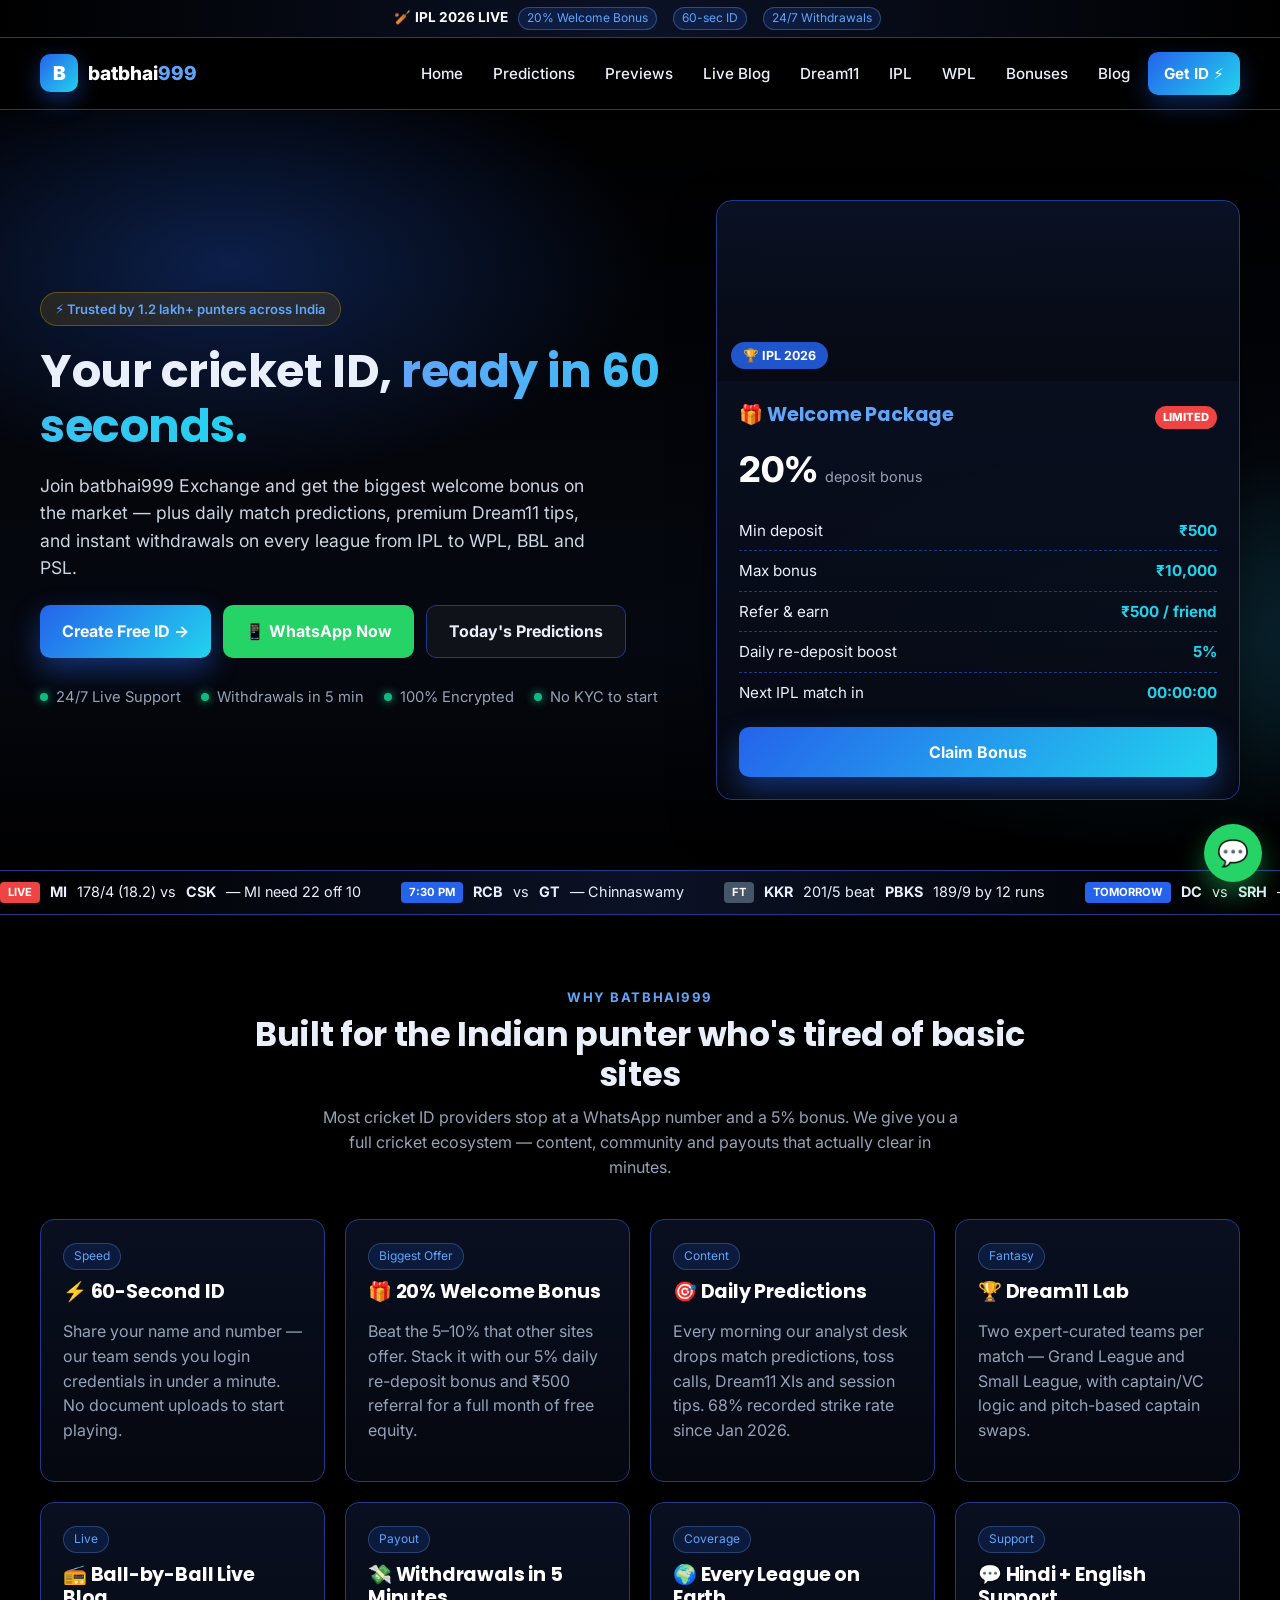
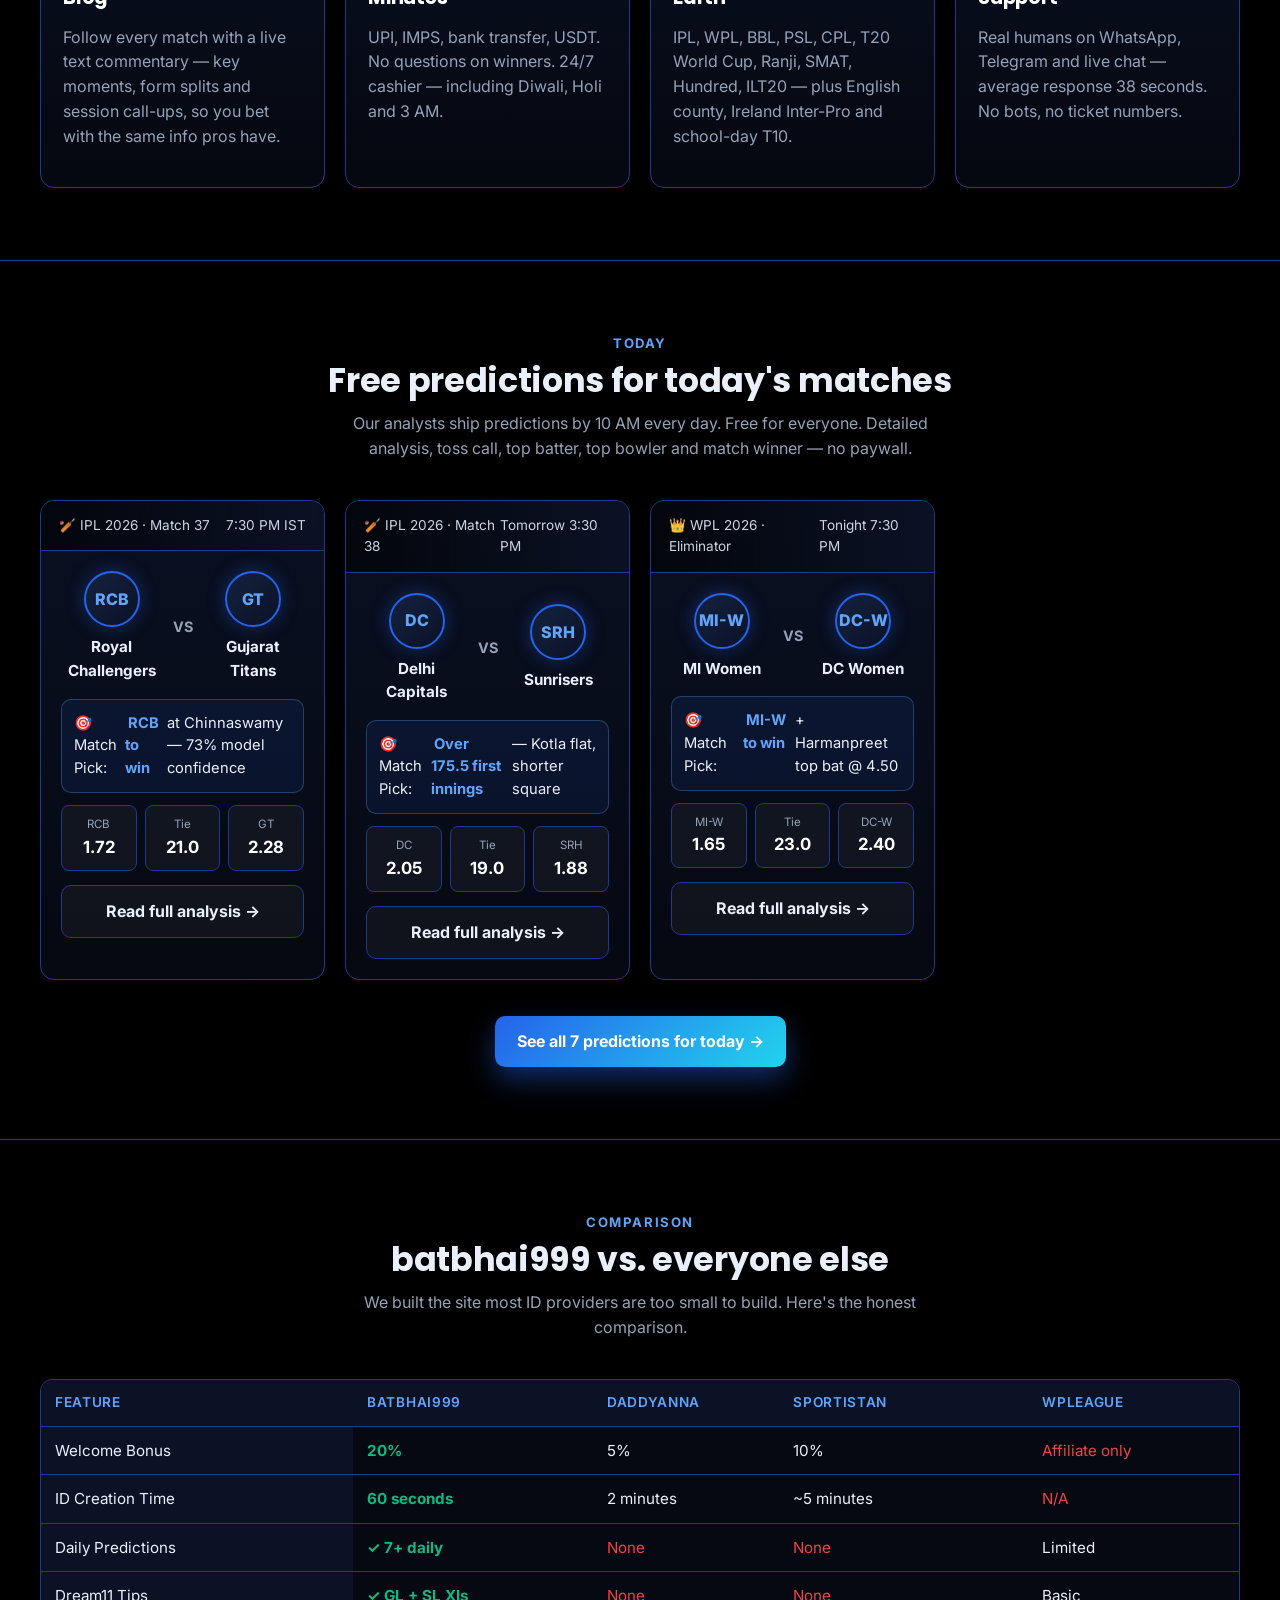
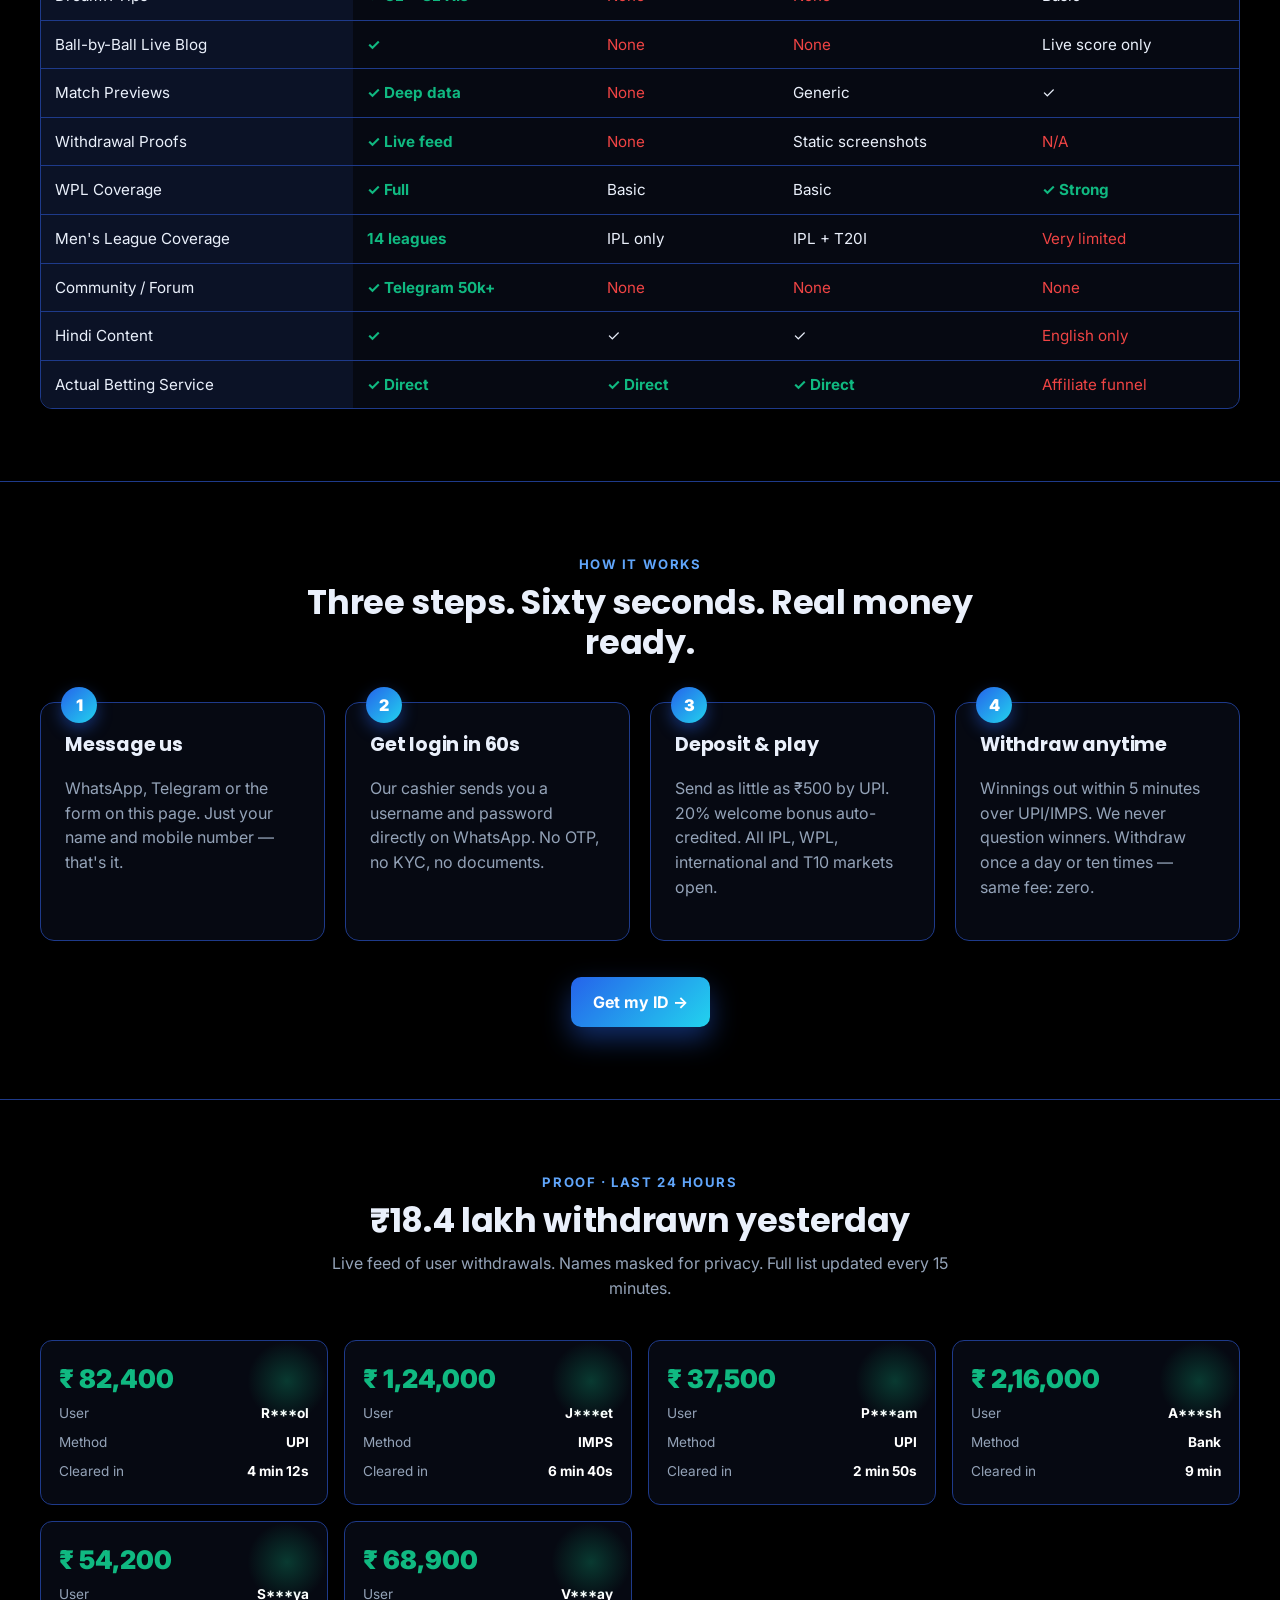
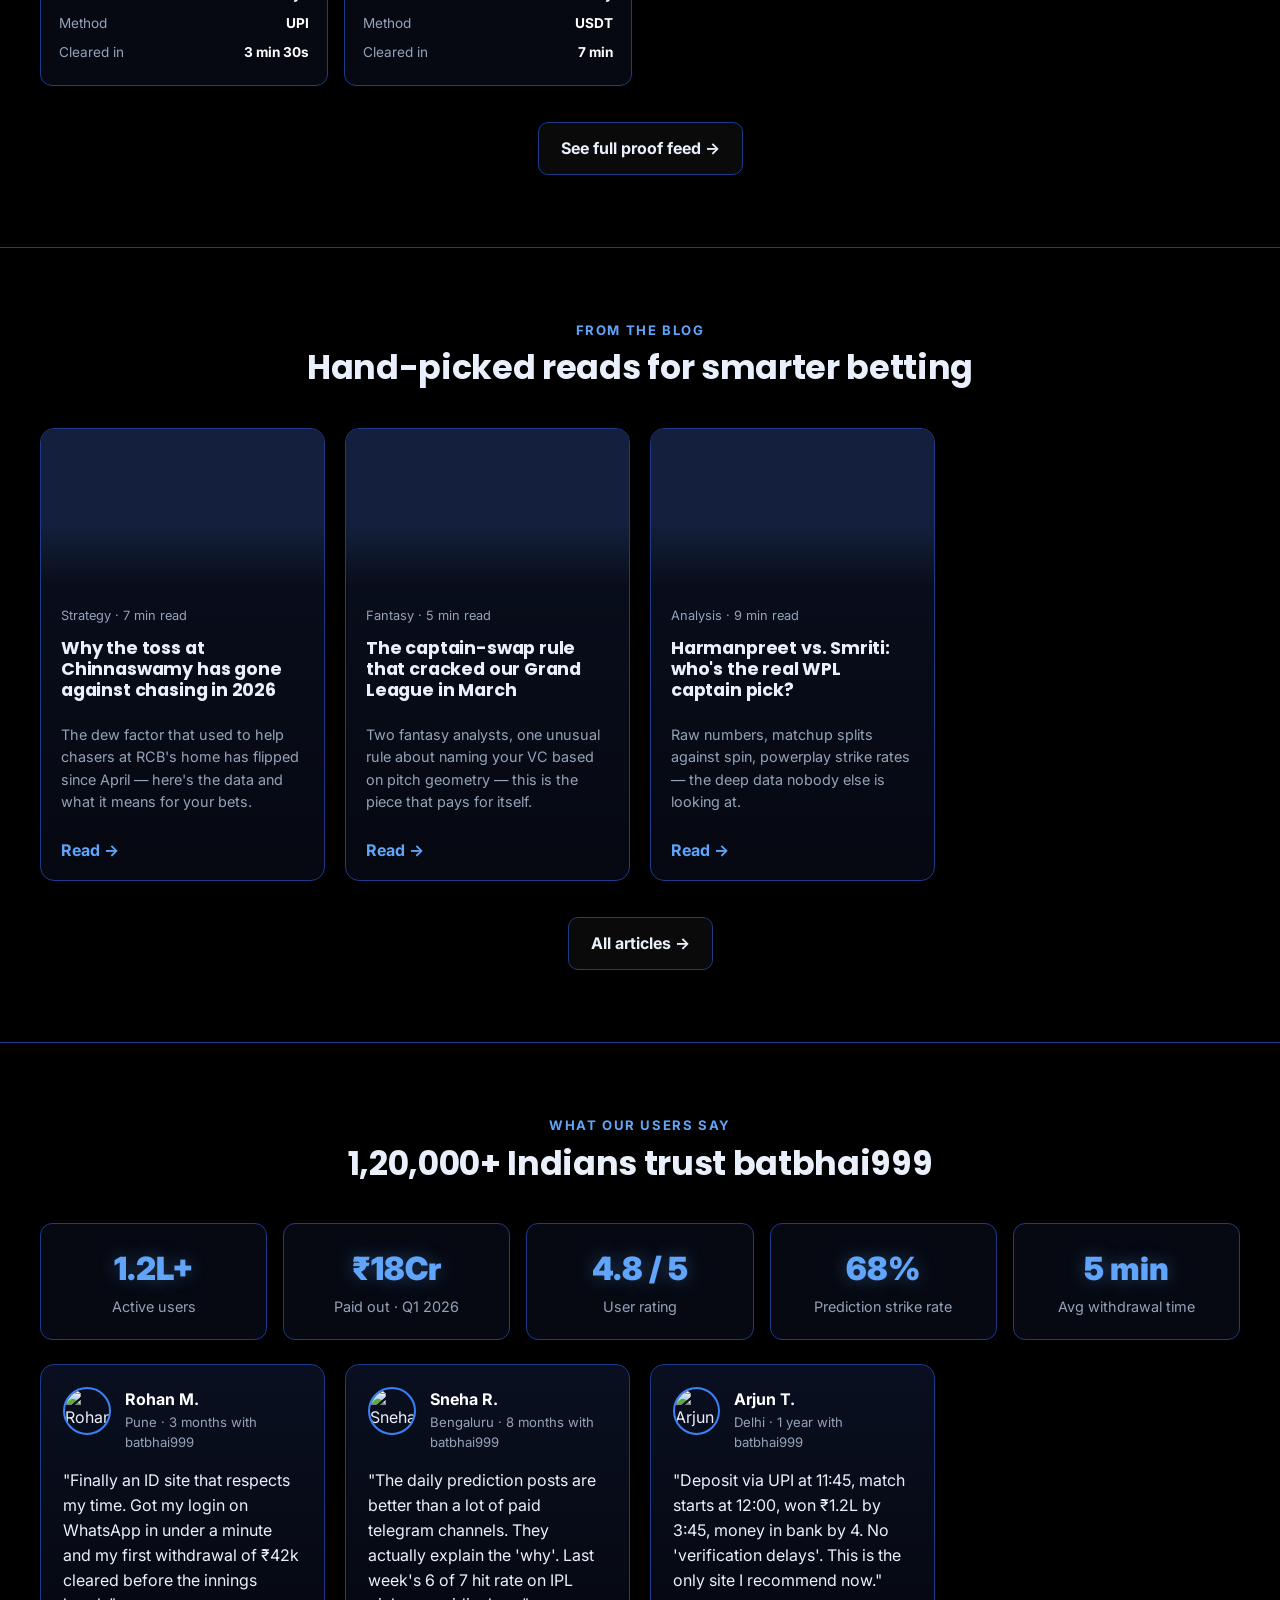
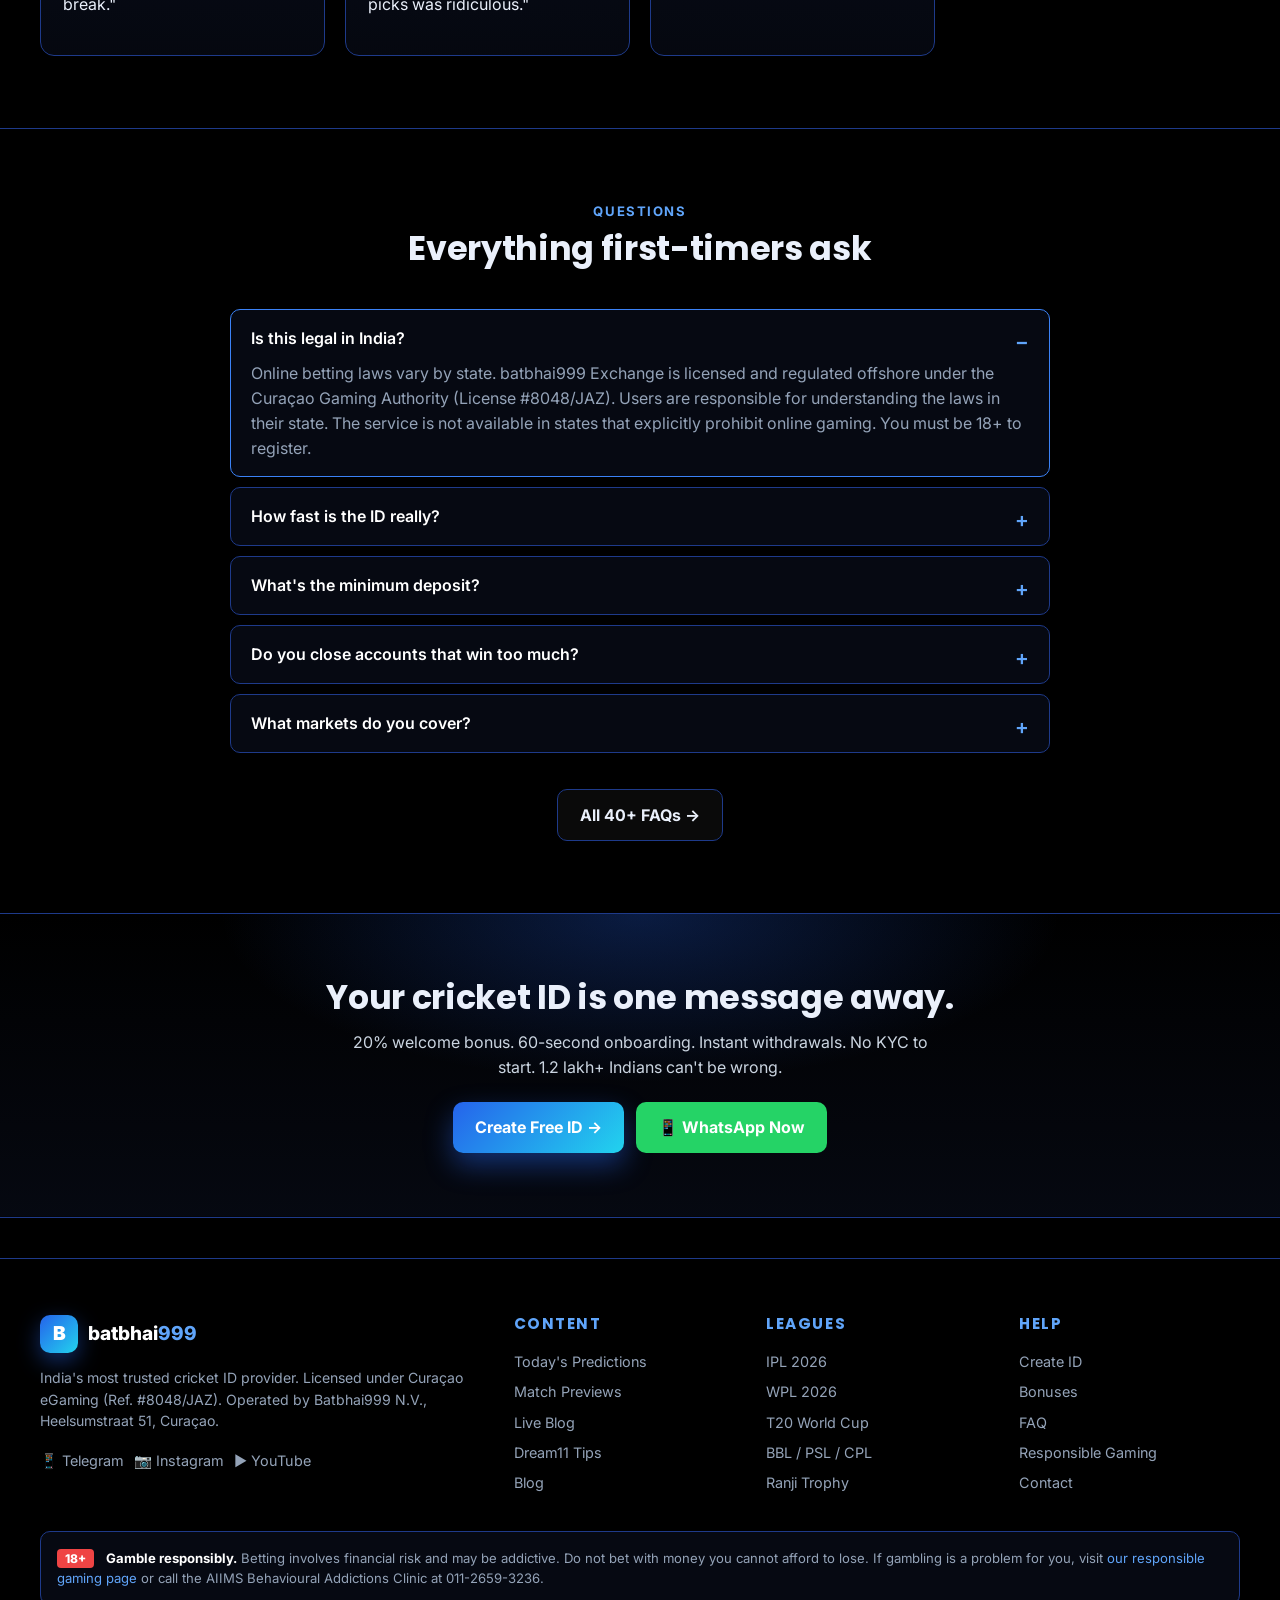
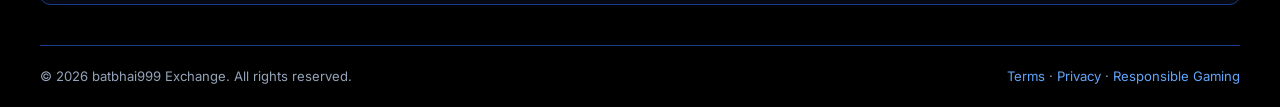
==== commit aa1deaa0: "Brand Name Updated" ====
--- a/index.html
+++ b/index.html
@@ -3,7 +3,7 @@
 <head>
 <meta charset="UTF-8">
 <meta name="viewport" content="width=device-width, initial-scale=1.0">
-<title>CricVault Exchange — Instant Cricket ID in 60 Seconds | 20% Welcome Bonus</title>
+<title>batbhai999 Exchange — Instant Cricket ID in 60 Seconds | 20% Welcome Bonus</title>
 <meta name="description" content="Get an instant cricket betting ID in 60 seconds with a 20% welcome bonus, 24/7 withdrawals, daily predictions, Dream11 tips and live match blogs for IPL, WPL, T20 World Cup and all leagues.">
 <link rel="stylesheet" href="css/style.css">
 <link rel="preconnect" href="https://fonts.googleapis.com">
@@ -21,8 +21,8 @@
 <nav class="nav">
   <div class="nav-inner">
     <a href="index.html" class="brand">
-      <div class="logo">C</div>
-      <span>Cric<em>Vault</em></span>
+      <div class="logo">B</div>
+      <span>batbhai<em>999</em></span>
     </a>
     <button class="mobile-toggle" aria-label="Menu">☰</button>
     <div class="menu">
@@ -46,7 +46,7 @@
     <div>
       <span style="display:inline-block;background:rgba(245,179,1,.12);border:1px solid rgba(245,179,1,.3);color:var(--gold-2);padding:6px 14px;border-radius:999px;font-size:.82rem;font-weight:600;margin-bottom:18px;">⚡ Trusted by 1.2 lakh+ punters across India</span>
       <h1>Your cricket ID, <span class="hl">ready in 60 seconds.</span></h1>
-      <p class="lead">Join CricVault Exchange and get the biggest welcome bonus on the market — plus daily match predictions, premium Dream11 tips, and instant withdrawals on every league from IPL to WPL, BBL and PSL.</p>
+      <p class="lead">Join batbhai999 Exchange and get the biggest welcome bonus on the market — plus daily match predictions, premium Dream11 tips, and instant withdrawals on every league from IPL to WPL, BBL and PSL.</p>
       <div class="hero-ctas">
         <a href="create-id.html" class="btn btn-primary">Create Free ID →</a>
         <a href="https://wa.me/919000000000?text=Hi%20I%20want%20a%20new%20cricket%20ID" class="btn btn-wa">📱 WhatsApp Now</a>
@@ -97,7 +97,7 @@
 <section>
   <div class="container">
     <div class="section-head">
-      <div class="eyebrow">Why CricVault</div>
+      <div class="eyebrow">Why batbhai999</div>
       <h2>Built for the Indian punter who's tired of basic sites</h2>
       <p>Most cricket ID providers stop at a WhatsApp number and a 5% bonus. We give you a full cricket ecosystem — content, community and payouts that actually clear in minutes.</p>
     </div>
@@ -193,14 +193,14 @@
   <div class="container">
     <div class="section-head">
       <div class="eyebrow">Comparison</div>
-      <h2>CricVault vs. everyone else</h2>
+      <h2>batbhai999 vs. everyone else</h2>
       <p>We built the site most ID providers are too small to build. Here's the honest comparison.</p>
     </div>
 
     <div class="table-wrap">
       <table class="compare">
         <thead>
-          <tr><th>Feature</th><th>CricVault</th><th>Daddyanna</th><th>Sportistan</th><th>WPLeague</th></tr>
+          <tr><th>Feature</th><th>batbhai999</th><th>Daddyanna</th><th>Sportistan</th><th>WPLeague</th></tr>
         </thead>
         <tbody>
           <tr><td>Welcome Bonus</td><td class="check">20%</td><td>5%</td><td>10%</td><td class="x">Affiliate only</td></tr>
@@ -324,7 +324,7 @@
   <div class="container">
     <div class="section-head">
       <div class="eyebrow">What our users say</div>
-      <h2>1,20,000+ Indians trust CricVault</h2>
+      <h2>1,20,000+ Indians trust batbhai999</h2>
     </div>
 
     <div class="stats-row mb-2">
@@ -339,21 +339,21 @@
       <div class="card">
         <div class="testi" style="margin-bottom:14px;">
           <img class="avatar" src="https://images.unsplash.com/photo-1507003211169-0a1dd7228f2d?auto=format&fit=crop&w=200&q=80" alt="Rohan M.">
-          <div><b style="color:#fff;">Rohan M.</b><div class="muted" style="font-size:.82rem;">Pune · 3 months with CricVault</div></div>
+          <div><b style="color:#fff;">Rohan M.</b><div class="muted" style="font-size:.82rem;">Pune · 3 months with batbhai999</div></div>
         </div>
         <p>"Finally an ID site that respects my time. Got my login on WhatsApp in under a minute and my first withdrawal of ₹42k cleared before the innings break."</p>
       </div>
       <div class="card">
         <div class="testi" style="margin-bottom:14px;">
           <img class="avatar" src="https://images.unsplash.com/photo-1438761681033-6461ffad8d80?auto=format&fit=crop&w=200&q=80" alt="Sneha R.">
-          <div><b style="color:#fff;">Sneha R.</b><div class="muted" style="font-size:.82rem;">Bengaluru · 8 months with CricVault</div></div>
+          <div><b style="color:#fff;">Sneha R.</b><div class="muted" style="font-size:.82rem;">Bengaluru · 8 months with batbhai999</div></div>
         </div>
         <p>"The daily prediction posts are better than a lot of paid telegram channels. They actually explain the 'why'. Last week's 6 of 7 hit rate on IPL picks was ridiculous."</p>
       </div>
       <div class="card">
         <div class="testi" style="margin-bottom:14px;">
           <img class="avatar" src="https://images.unsplash.com/photo-1500648767791-00dcc994a43e?auto=format&fit=crop&w=200&q=80" alt="Arjun T.">
-          <div><b style="color:#fff;">Arjun T.</b><div class="muted" style="font-size:.82rem;">Delhi · 1 year with CricVault</div></div>
+          <div><b style="color:#fff;">Arjun T.</b><div class="muted" style="font-size:.82rem;">Delhi · 1 year with batbhai999</div></div>
         </div>
         <p>"Deposit via UPI at 11:45, match starts at 12:00, won ₹1.2L by 3:45, money in bank by 4. No 'verification delays'. This is the only site I recommend now."</p>
       </div>
@@ -371,7 +371,7 @@
 
     <div class="faq">
       <details open><summary>Is this legal in India?</summary>
-        <p>Online betting laws vary by state. CricVault Exchange is licensed and regulated offshore under the Curaçao Gaming Authority (License #8048/JAZ). Users are responsible for understanding the laws in their state. The service is not available in states that explicitly prohibit online gaming. You must be 18+ to register.</p>
+        <p>Online betting laws vary by state. batbhai999 Exchange is licensed and regulated offshore under the Curaçao Gaming Authority (License #8048/JAZ). Users are responsible for understanding the laws in their state. The service is not available in states that explicitly prohibit online gaming. You must be 18+ to register.</p>
       </details>
       <details><summary>How fast is the ID really?</summary>
         <p>60 seconds is the median. Our average over last 30 days is 54 seconds from WhatsApp message to working login. Deposits clear in 1–2 minutes, withdrawals in 5 minutes.</p>
@@ -408,9 +408,9 @@
     <div class="footer-grid">
       <div>
         <div class="brand" style="color:#fff;margin-bottom:14px;">
-          <div class="logo">C</div><span>Cric<em>Vault</em></span>
-        </div>
-        <p class="muted" style="font-size:.88rem;">India's most trusted cricket ID provider. Licensed under Curaçao eGaming (Ref. #8048/JAZ). Operated by CricVault N.V., Heelsumstraat 51, Curaçao.</p>
+          <div class="logo">B</div><span>batbhai<em>999</em></span>
+        </div>
+        <p class="muted" style="font-size:.88rem;">India's most trusted cricket ID provider. Licensed under Curaçao eGaming (Ref. #8048/JAZ). Operated by Batbhai999 N.V., Heelsumstraat 51, Curaçao.</p>
         <div style="display:flex;gap:10px;margin-top:14px;">
           <a href="#">📱 Telegram</a>
           <a href="#">📷 Instagram</a>
@@ -448,7 +448,7 @@
     </div>
 
     <div class="footer-bottom">
-      <div>© 2026 CricVault Exchange. All rights reserved.</div>
+      <div>© 2026 batbhai999 Exchange. All rights reserved.</div>
       <div>
         <a href="#">Terms</a> · <a href="#">Privacy</a> · <a href="responsible-gaming.html">Responsible Gaming</a>
       </div>
